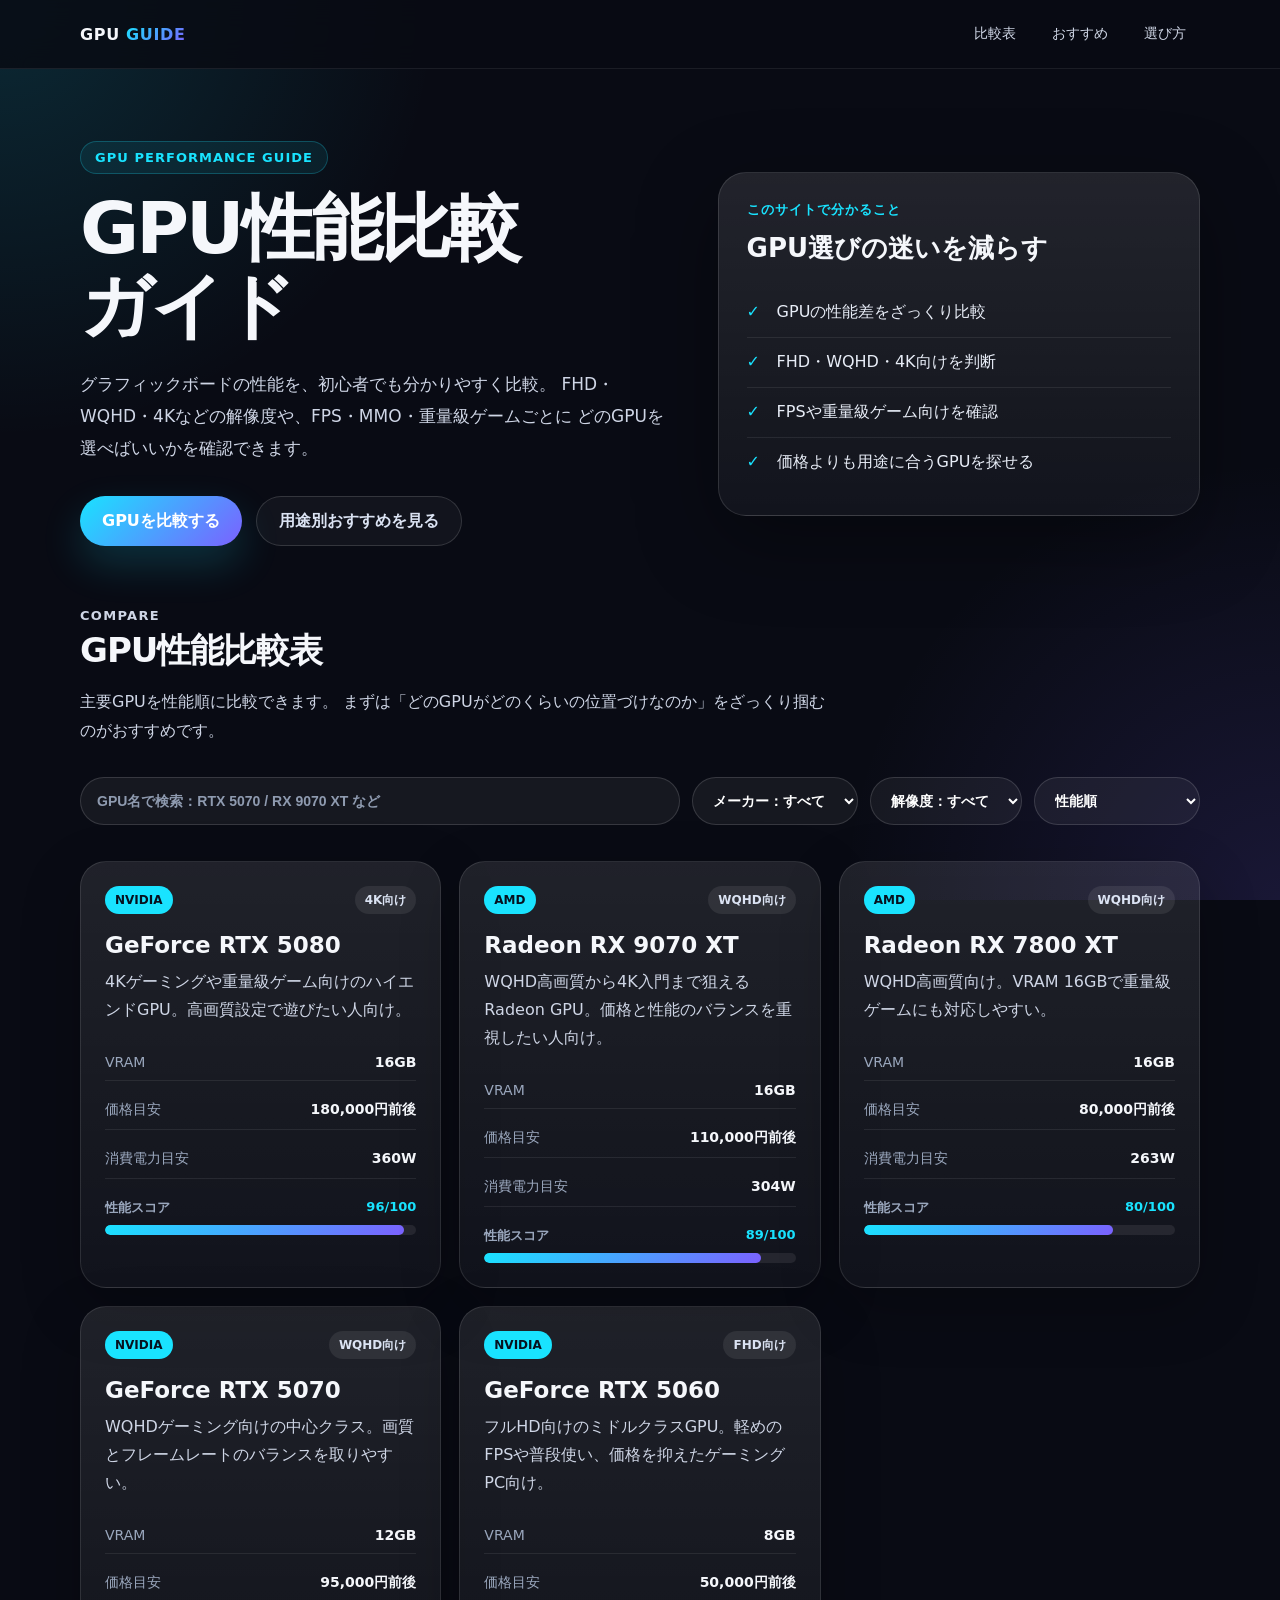
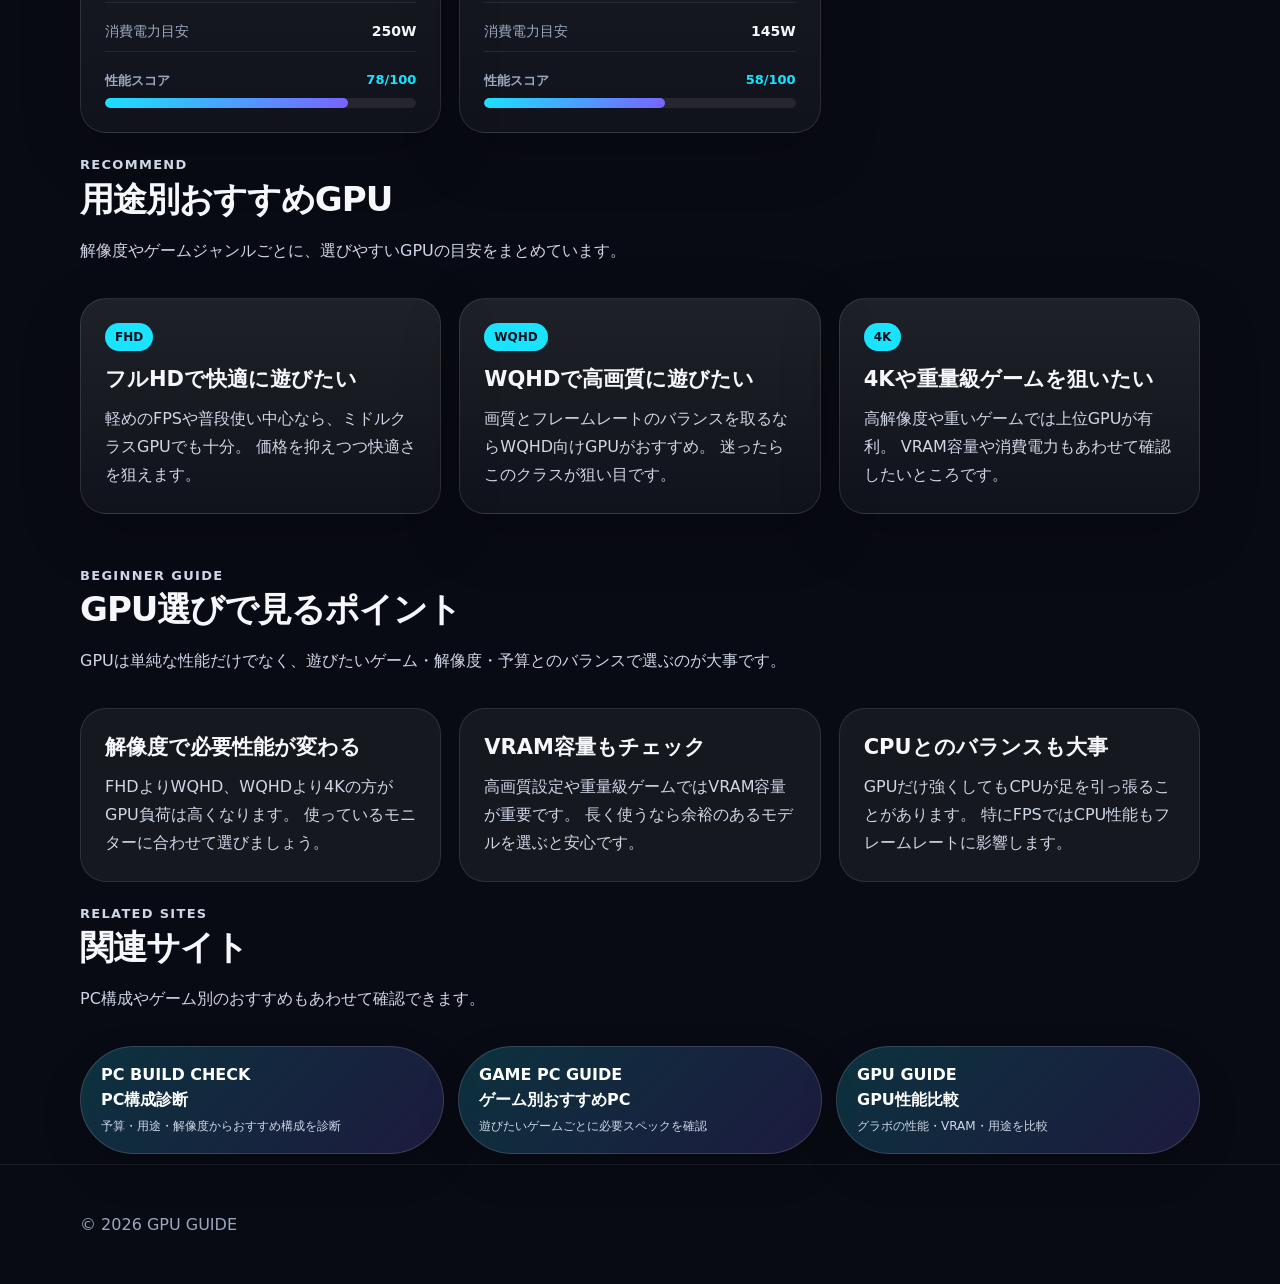
==== index.html @ 48ec9d3e "Add files via upload" ====
<!DOCTYPE html>
<html lang="ja">
<head>
  <meta charset="UTF-8" />
  <meta name="viewport" content="width=device-width, initial-scale=1.0" />
  <meta property="og:title" content="GPU性能比較ガイド" />
<meta property="og:description" content="GPU・グラフィックボードの性能を初心者向けに比較。" />
<meta property="og:type" content="website" />
<meta property="og:url" content="https://sippo79.github.io/gpu-guide/" />
<meta property="og:image" content="https://sippo79.github.io/gpu-guide/ogp.png" />

<meta name="twitter:card" content="summary_large_image" />

  <title>GPU性能比較ガイド｜RTX・Radeon グラボ比較サイト</title>
  <meta name="description" content="GPU・グラフィックボードの性能を初心者向けに比較。FHD、WQHD、4K、FPS、MMO、重量級ゲームなど用途別におすすめGPUを分かりやすく紹介します。" />

  <link rel="stylesheet" href="common.css" />
  <link rel="stylesheet" href="style.css" />
  <link rel="icon" href="favicon.ico" sizes="any">
  <link rel="icon" type="image/png" href="favicon.png">
  
</head>

<body>
  <header class="site-header">
    <div class="container header-inner">
      <a href="index.html" class="site-logo">GPU <span>GUIDE</span></a>

      <nav class="header-nav">
        <a href="#compare" class="header-link">比較表</a>
        <a href="#recommend" class="header-link">おすすめ</a>
        <a href="#guide" class="header-link">選び方</a>
      </nav>
    </div>
  </header>

  <main>
    <section class="hero">
      <div class="container hero-inner">
        <div>
          <p class="hero-badge">GPU PERFORMANCE GUIDE</p>
          <h1>GPU性能比較<br />ガイド</h1>

          <p class="hero-text">
            グラフィックボードの性能を、初心者でも分かりやすく比較。
            FHD・WQHD・4Kなどの解像度や、FPS・MMO・重量級ゲームごとに
            どのGPUを選べばいいかを確認できます。
          </p>

          <div class="hero-actions">
            <a href="#compare" class="primary-btn">GPUを比較する</a>
            <a href="#recommend" class="secondary-btn">用途別おすすめを見る</a>
          </div>
        </div>

        <div class="hero-card">
          <p class="hero-card-label">このサイトで分かること</p>
          <h2>GPU選びの迷いを減らす</h2>

          <ul class="hero-check-list">
            <li>GPUの性能差をざっくり比較</li>
            <li>FHD・WQHD・4K向けを判断</li>
            <li>FPSや重量級ゲーム向けを確認</li>
            <li>価格よりも用途に合うGPUを探せる</li>
          </ul>
        </div>
      </div>
    </section>

    <section id="compare" class="section">
      <div class="container">
        <div class="section-heading">
          <p class="section-label">COMPARE</p>
          <h2>GPU性能比較表</h2>
          <p>
            主要GPUを性能順に比較できます。
            まずは「どのGPUがどのくらいの位置づけなのか」をざっくり掴むのがおすすめです。
          </p>
        </div>

        <div class="gpu-controls">
         <input
  type="search"
  id="gpuSearch"
  placeholder="GPU名で検索：RTX 5070 / RX 9070 XT など"
/>
   
          <select id="brandFilter">
            <option value="all">メーカー：すべて</option>
            <option value="NVIDIA">NVIDIA</option>
            <option value="AMD">AMD Radeon</option>
          </select>

          <select id="resolutionFilter">
            <option value="all">解像度：すべて</option>
            <option value="FHD">FHD向け</option>
            <option value="WQHD">WQHD向け</option>
            <option value="4K">4K向け</option>
          </select>

          <select id="sortSelect">
            <option value="performance">性能順</option>
            <option value="price">価格目安が安い順</option>
            <option value="vram">VRAM多い順</option>
          </select>
        </div>

        <div id="gpuGrid" class="gpu-grid">
          <!-- script.jsでGPUカードを表示 -->
        </div>
      </div>
    </section>

    <section id="recommend" class="section">
      <div class="container">
        <div class="section-heading">
          <p class="section-label">RECOMMEND</p>
          <h2>用途別おすすめGPU</h2>
          <p>
            解像度やゲームジャンルごとに、選びやすいGPUの目安をまとめています。
          </p>
        </div>

        <div class="recommend-grid">
          <article class="recommend-card">
            <span class="recommend-tag">FHD</span>
            <h3>フルHDで快適に遊びたい</h3>
            <p>
              軽めのFPSや普段使い中心なら、ミドルクラスGPUでも十分。
              価格を抑えつつ快適さを狙えます。
            </p>
          </article>

          <article class="recommend-card">
            <span class="recommend-tag">WQHD</span>
            <h3>WQHDで高画質に遊びたい</h3>
            <p>
              画質とフレームレートのバランスを取るならWQHD向けGPUがおすすめ。
              迷ったらこのクラスが狙い目です。
            </p>
          </article>

          <article class="recommend-card">
            <span class="recommend-tag">4K</span>
            <h3>4Kや重量級ゲームを狙いたい</h3>
            <p>
              高解像度や重いゲームでは上位GPUが有利。
              VRAM容量や消費電力もあわせて確認したいところです。
            </p>
          </article>
        </div>
      </div>
    </section>

    <section id="guide" class="section beginner-section">
      <div class="container">
        <div class="section-heading">
          <p class="section-label">BEGINNER GUIDE</p>
          <h2>GPU選びで見るポイント</h2>
          <p>
            GPUは単純な性能だけでなく、遊びたいゲーム・解像度・予算とのバランスで選ぶのが大事です。
          </p>
        </div>

        <div class="guide-grid">
          <article class="guide-card">
            <h3>解像度で必要性能が変わる</h3>
            <p>
              FHDよりWQHD、WQHDより4Kの方がGPU負荷は高くなります。
              使っているモニターに合わせて選びましょう。
            </p>
          </article>

          <article class="guide-card">
            <h3>VRAM容量もチェック</h3>
            <p>
              高画質設定や重量級ゲームではVRAM容量が重要です。
              長く使うなら余裕のあるモデルを選ぶと安心です。
            </p>
          </article>

          <article class="guide-card">
            <h3>CPUとのバランスも大事</h3>
            <p>
              GPUだけ強くしてもCPUが足を引っ張ることがあります。
              特にFPSではCPU性能もフレームレートに影響します。
            </p>
          </article>
        </div>
      </div>
    </section>

    <section class="section">
      <div class="container">
        <div class="section-heading">
          <p class="section-label">RELATED SITES</p>
          <h2>関連サイト</h2>
          <p>
            PC構成やゲーム別のおすすめもあわせて確認できます。
          </p>
        </div>

<div class="related-site-grid">
  <a href="https://sippo79.github.io/pc-build-check/" class="related-site-button">
    <span class="related-site-mini">PC BUILD CHECK</span>
    <span>PC構成診断</span>
    <small>予算・用途・解像度からおすすめ構成を診断</small>
  </a>

  <a href="https://sippo79.github.io/game-pc-guide/" class="related-site-button">
    <span class="related-site-mini">GAME PC GUIDE</span>
    <span>ゲーム別おすすめPC</span>
    <small>遊びたいゲームごとに必要スペックを確認</small>
  </a>

  <a href="https://sippo79.github.io/gpu-guide/" class="related-site-button">
    <span class="related-site-mini">GPU GUIDE</span>
    <span>GPU性能比較</span>
    <small>グラボの性能・VRAM・用途を比較</small>
  </a>
</div>
      </div>
    </section>
  </main>

  <footer class="site-footer">
    <div class="container">
      <p>&copy; 2026 GPU GUIDE</p>
    </div>
  </footer>

  <script src="script.js"></script>
</body>
</html>
---- common.css ----
* {
  box-sizing: border-box;
}

html {
  scroll-behavior: smooth;
}

body {
  margin: 0;
  font-family: system-ui, -apple-system, BlinkMacSystemFont, "Segoe UI", sans-serif;
  color: #f5f7fb;
  background:
    radial-gradient(circle at top left, rgba(25, 227, 255, 0.14), transparent 28%),
    radial-gradient(circle at bottom right, rgba(123, 97, 255, 0.14), transparent 28%),
    #090b14;
  background-attachment: fixed;
}

a {
  color: inherit;
  text-decoration: none;
}

.container {
  width: min(1120px, calc(100% - 32px));
  margin: 0 auto;
}

/* Header */

.site-header {
  position: sticky;
  top: 0;
  z-index: 10;
  background: rgba(9, 11, 20, 0.84);
  backdrop-filter: blur(14px);
  border-bottom: 1px solid rgba(255, 255, 255, 0.08);
}

.header-inner {
  height: 68px;
  display: flex;
  justify-content: space-between;
  align-items: center;
}

.site-logo {
  font-weight: 900;
  letter-spacing: 0.04em;
}

.site-logo span {
  background: linear-gradient(135deg, #19e3ff, #7b61ff);
  -webkit-background-clip: text;
  background-clip: text;
  color: transparent;
}

.header-nav {
  display: flex;
  gap: 8px;
}

.header-link {
  padding: 10px 14px;
  border-radius: 999px;
  color: #cfd6e6;
  font-size: 14px;
}

.header-link:hover {
  background: rgba(255, 255, 255, 0.08);
}

/* Hero */

.hero {
  padding: 72px 0 48px;
}

.hero-inner {
  display: grid;
  grid-template-columns: 1.1fr 0.9fr;
  gap: 48px;
  align-items: center;
}

.hero-badge {
  display: inline-flex;
  margin: 0 0 16px;
  padding: 8px 14px;
  border-radius: 999px;
  color: #19e3ff;
  font-size: 13px;
  font-weight: 800;
  letter-spacing: 0.08em;
  background: rgba(25, 227, 255, 0.08);
  border: 1px solid rgba(25, 227, 255, 0.24);
}

.hero h1 {
  margin: 0 0 22px;
  font-size: clamp(42px, 7vw, 72px);
  line-height: 1.08;
  letter-spacing: -0.04em;
}

.hero-text {
  max-width: 620px;
  color: #cfd6e6;
  font-size: 17px;
  line-height: 1.9;
}

.hero-actions {
  display: flex;
  gap: 14px;
  margin-top: 32px;
  flex-wrap: wrap;
}

.primary-btn,
.secondary-btn {
  display: inline-flex;
  align-items: center;
  justify-content: center;
  min-height: 50px;
  padding: 0 22px;
  border-radius: 999px;
  font-weight: 800;
  transition: 0.2s ease;
}

.primary-btn {
  color: #fff;
  background: linear-gradient(135deg, #19e3ff, #7b61ff);
  box-shadow: 0 18px 40px rgba(25, 227, 255, 0.18);
}

.secondary-btn {
  color: #dbe3f3;
  background: rgba(255, 255, 255, 0.04);
  border: 1px solid rgba(255, 255, 255, 0.14);
}

.primary-btn:hover,
.secondary-btn:hover {
  transform: translateY(-2px);
}

/* Hero Card */

.hero-card {
  padding: 28px;
  border-radius: 28px;
  background:
    linear-gradient(180deg, rgba(255, 255, 255, 0.1), rgba(255, 255, 255, 0.04));
  border: 1px solid rgba(255, 255, 255, 0.12);
  box-shadow: 0 24px 80px rgba(0, 0, 0, 0.35);
}

.hero-card-label {
  margin: 0 0 12px;
  color: #19e3ff;
  font-size: 13px;
  font-weight: 800;
  letter-spacing: 0.08em;
}

.hero-card h2 {
  margin: 0 0 22px;
  font-size: 26px;
}

.hero-check-list {
  list-style: none;
  padding: 0;
  margin: 0;
}

.hero-check-list li {
  position: relative;
  padding: 14px 0 14px 30px;
  color: #e8edf7;
  border-bottom: 1px solid rgba(255, 255, 255, 0.08);
}

.hero-check-list li:last-child {
  border-bottom: none;
}

.hero-check-list li::before {
  content: "✓";
  position: absolute;
  left: 0;
  color: #19e3ff;
  font-weight: 900;
}

/* Section */

.section {
  padding: 10px 0;
}

.section-heading {
  max-width: 760px;
  margin-bottom: 32px;
}

.section-label {
  margin: 0 0 10px;
  color: #19e3ff;
  font-size: 13px;
  font-weight: 900;
  letter-spacing: 0.1em;
}

.section-heading h2 {
  margin: 0 0 14px;
  font-size: 34px;
  letter-spacing: -0.03em;
}

.section-heading p {
  margin: 0;
  color: #cfd6e6;
  line-height: 1.8;
}

/* Guide Cards */

.beginner-section {
  padding-top: 40px;
}

.guide-grid {
  display: grid;
  grid-template-columns: repeat(3, 1fr);
  gap: 18px;
}

.guide-card {
  padding: 24px;
  border-radius: 26px;
  background: rgba(255, 255, 255, 0.055);
  border: 1px solid rgba(255, 255, 255, 0.1);
}

.guide-card h3 {
  margin: 0 0 12px;
  font-size: 21px;
}

.guide-card p {
  margin: 0;
  color: #cfd6e6;
  line-height: 1.75;
}

/* Footer */

.site-footer {
  padding: 34px 0;
  color: #9aa7bd;
  border-top: 1px solid rgba(255, 255, 255, 0.08);
}

/* Mobile */

@media (max-width: 900px) {
  .hero-inner,
  .guide-grid {
    grid-template-columns: 1fr;
  }

  .hero {
    padding: 56px 0;
  }

  .hero h1 {
    font-size: clamp(38px, 12vw, 54px);
  }

  .hero-actions {
    flex-direction: column;
  }

  .primary-btn,
  .secondary-btn {
    width: 100%;
  }
}

@media (max-width: 520px) {
  .container {
    width: min(100% - 24px, 1120px);
  }

  .header-inner {
    height: 60px;
  }

  .site-logo {
    font-size: 15px;
  }

  .header-nav {
    gap: 4px;
  }

  .header-link {
    padding: 8px 9px;
    font-size: 12px;
  }

  .hero-card,
  .guide-card {
    padding: 20px;
    border-radius: 22px;
  }

  .section {
    padding: 56px 0;
  }

  .section-heading h2 {
    font-size: 28px;
  }
}
---- style.css ----
/* GPU Controls */

.gpu-controls {
  display: flex;
  gap: 12px;
  margin: 0 0 36px;
  flex-wrap: wrap;
}

.gpu-controls input,
.gpu-controls select {
  min-height: 48px;
  padding: 0 16px;
  border-radius: 999px;
  border: 1px solid rgba(255, 255, 255, 0.14);
  outline: none;
  background: rgba(255, 255, 255, 0.055);
  color: #ffffff;
  font-size: 14px;
  font-weight: 700;
}

.gpu-controls input {
  flex: 1;
  min-width: 260px;
}

.gpu-controls input::placeholder {
  color: #8f9bb0;
}

.gpu-controls input:focus,
.gpu-controls select:focus {
  border-color: rgba(25, 227, 255, 0.7);
  box-shadow: 0 0 0 3px rgba(25, 227, 255, 0.12);
}

.gpu-controls select:focus {
  border-color: rgba(25, 227, 255, 0.7);
  box-shadow: 0 0 0 3px rgba(25, 227, 255, 0.12);
}

.gpu-controls option {
  color: #111827;
}

/* GPU Cards */

.gpu-grid {
  display: grid;
  grid-template-columns: repeat(3, 1fr);
  gap: 18px;
}

.gpu-card {
  padding: 24px;
  border-radius: 26px;
  background:
    linear-gradient(180deg, rgba(255, 255, 255, 0.095), rgba(255, 255, 255, 0.035));
  border: 1px solid rgba(255, 255, 255, 0.11);
  box-shadow: 0 20px 60px rgba(0, 0, 0, 0.24);
  transition: 0.22s ease;
}

.gpu-card:hover {
  transform: translateY(-5px);
  border-color: rgba(25, 227, 255, 0.38);
  box-shadow:
    0 24px 70px rgba(0, 0, 0, 0.34),
    0 0 28px rgba(25, 227, 255, 0.08);
}

.gpu-card-top {
  display: flex;
  justify-content: space-between;
  gap: 10px;
  margin-bottom: 18px;
}

.gpu-brand,
.gpu-resolution {
  display: inline-flex;
  align-items: center;
  min-height: 28px;
  padding: 0 10px;
  border-radius: 999px;
  font-size: 12px;
  font-weight: 800;
}

.gpu-brand {
  color: #07111f;
  background: #19e3ff;
}

.gpu-resolution {
  color: #dbe3f3;
  background: rgba(255, 255, 255, 0.08);
}

.gpu-card h3 {
  margin: 0 0 10px;
  font-size: 23px;
}

.gpu-summary {
  margin: 0 0 20px;
  color: #cfd6e6;
  line-height: 1.75;
}

.gpu-specs {
  display: grid;
  gap: 10px;
  margin: 0 0 20px;
}

.gpu-spec {
  display: flex;
  justify-content: space-between;
  gap: 16px;
  padding: 10px 0;
  border-bottom: 1px solid rgba(255, 255, 255, 0.08);
}

.gpu-spec span {
  color: #9aa7bd;
  font-size: 14px;
}

.gpu-spec strong {
  text-align: right;
  font-size: 14px;
}

.gpu-score-box {
  margin-top: 18px;
}

.gpu-score-head {
  display: flex;
  justify-content: space-between;
  gap: 16px;
  margin-bottom: 8px;
  font-size: 13px;
  font-weight: 800;
}

.gpu-score-head span {
  color: #9aa7bd;
}

.gpu-score-head strong {
  color: #19e3ff;
}

.performance-bar {
  height: 10px;
  border-radius: 999px;
  overflow: hidden;
  background: rgba(255, 255, 255, 0.08);
}

.performance-bar span {
  display: block;
  height: 100%;
  border-radius: inherit;
  background: linear-gradient(135deg, #19e3ff, #7b61ff);
}

/* Recommend */

.recommend-grid {
  display: grid;
  grid-template-columns: repeat(3, 1fr);
  gap: 18px;
}

.recommend-card {
  padding: 24px;
  border-radius: 26px;
  background:
    linear-gradient(180deg, rgba(255, 255, 255, 0.09), rgba(255, 255, 255, 0.035));
  border: 1px solid rgba(255, 255, 255, 0.11);
  box-shadow: 0 20px 60px rgba(0, 0, 0, 0.24);
}

.recommend-tag {
  display: inline-flex;
  align-items: center;
  min-height: 28px;
  margin-bottom: 14px;
  padding: 0 10px;
  border-radius: 999px;
  color: #07111f;
  background: #19e3ff;
  font-size: 12px;
  font-weight: 900;
}

.recommend-card h3 {
  margin: 0 0 12px;
  font-size: 21px;
}

.recommend-card p {
  margin: 0;
  color: #cfd6e6;
  line-height: 1.75;
}

/* Related Sites */

.related-site-grid {
  display: grid;
  grid-template-columns: repeat(3, 1fr);
  gap: 14px;
}

.related-site-button {
  display: flex;
  flex-direction: column;
  gap: 6px;
  padding: 18px 20px;
  border-radius: 999px;
  color: #ffffff;
  background:
    linear-gradient(135deg, rgba(25, 227, 255, 0.18), rgba(123, 97, 255, 0.18));
  border: 1px solid rgba(255, 255, 255, 0.14);
  box-shadow: 0 16px 38px rgba(0, 0, 0, 0.22);
  transition: 0.22s ease;
}

.related-site-button:hover {
  transform: translateY(-3px);
  border-color: rgba(25, 227, 255, 0.45);
  box-shadow:
    0 20px 48px rgba(0, 0, 0, 0.3),
    0 0 26px rgba(25, 227, 255, 0.08);
}

.related-site-button span {
  font-size: 16px;
  font-weight: 900;
}

.related-site-button small {
  color: #cfd6e6;
  font-size: 12px;
  line-height: 1.5;
}

/* Empty */

.empty-message {
  grid-column: 1 / -1;
  padding: 28px;
  border-radius: 24px;
  color: #cfd6e6;
  background: rgba(255, 255, 255, 0.055);
  border: 1px solid rgba(255, 255, 255, 0.1);
}

/* Mobile */

@media (max-width: 900px) {
  .gpu-grid,
  .recommend-grid,
  .related-site-grid {
    grid-template-columns: 1fr;
  }

  .gpu-controls {
    flex-direction: column;
  }

  .gpu-controls select {
    width: 100%;
  }
}

@media (max-width: 520px) {
  .gpu-card,
  .recommend-card,
  .related-site-card {
    padding: 20px;
    border-radius: 22px;
  }

  .gpu-card h3 {
    font-size: 21px;
  }

  .gpu-card-top {
    flex-direction: column;
    align-items: flex-start;
  }
}
@media (max-width: 900px) {
  .gpu-grid,
  .recommend-grid,
  .related-site-grid {
    grid-template-columns: 1fr;
  }

  .gpu-controls {
    flex-direction: column;
    margin-bottom: 32px;
  }

  .gpu-controls input,
  .gpu-controls select {
    width: 100%;
  }
}
/* GPU Detail */

.gpu-detail-hero {
  padding: 72px 0 40px;
}

.back-link {
  display: inline-flex;
  margin-bottom: 24px;
  color: #9aa7bd;
  font-weight: 700;
}

.back-link:hover {
  color: #19e3ff;
}

.gpu-detail-layout {
  display: grid;
  grid-template-columns: 1.2fr 0.8fr;
  gap: 18px;
  align-items: stretch;
}

.gpu-detail-main,
.gpu-detail-side,
.gpu-info-card {
  border-radius: 28px;
  background:
    linear-gradient(180deg, rgba(255, 255, 255, 0.105), rgba(255, 255, 255, 0.04));
  border: 1px solid rgba(255, 255, 255, 0.12);
  box-shadow: 0 22px 70px rgba(0, 0, 0, 0.28);
}

.gpu-detail-main {
  padding: 32px;
}

.gpu-detail-main h1 {
  margin: 0 0 18px;
  font-size: clamp(38px, 7vw, 64px);
  line-height: 1.08;
  letter-spacing: -0.04em;
}

.gpu-detail-lead {
  margin: 0;
  color: #cfd6e6;
  font-size: 17px;
  line-height: 1.85;
}

.detail-score {
  margin-top: 28px;
}

.gpu-detail-side {
  padding: 32px;
  display: flex;
  flex-direction: column;
  justify-content: center;
}

.detail-label {
  margin: 0 0 12px;
  color: #19e3ff;
  font-size: 13px;
  font-weight: 900;
  letter-spacing: 0.1em;
}

.gpu-detail-side h2 {
  margin: 0 0 14px;
  font-size: 42px;
  letter-spacing: -0.04em;
}

.gpu-detail-side p {
  color: #cfd6e6;
  line-height: 1.8;
}

.gpu-info-grid {
  display: grid;
  grid-template-columns: repeat(4, 1fr);
  gap: 18px;
}

.gpu-info-card {
  padding: 24px;
}

.gpu-info-card h3 {
  margin: 0 0 12px;
  font-size: 24px;
}

.gpu-info-card p {
  margin: 0;
  color: #cfd6e6;
  line-height: 1.75;
}

@media (max-width: 900px) {
  .gpu-detail-layout,
  .gpu-info-grid {
    grid-template-columns: 1fr;
  }

  .gpu-detail-hero {
    padding: 52px 0 28px;
  }
}

@media (max-width: 520px) {
  .gpu-detail-main,
  .gpu-detail-side,
  .gpu-info-card {
    padding: 20px;
    border-radius: 22px;
  }
}
/* GPU Detail Extra */

.gpu-detail-extra-grid {
  display: grid;
  grid-template-columns: repeat(2, 1fr);
  gap: 18px;
}

.gpu-extra-card {
  padding: 24px;
  border-radius: 28px;
  background:
    linear-gradient(180deg, rgba(255, 255, 255, 0.105), rgba(255, 255, 255, 0.04));
  border: 1px solid rgba(255, 255, 255, 0.12);
  box-shadow: 0 22px 70px rgba(0, 0, 0, 0.28);
}

.gpu-extra-card-wide {
  grid-column: span 2;
}

.gpu-extra-card h3 {
  margin: 0 0 16px;
  font-size: 22px;
}

.gpu-list {
  list-style: none;
  padding: 0;
  margin: 0;
}

.gpu-list li {
  padding: 12px 0 12px 26px;
  position: relative;
  color: #dbe3f3;
  border-bottom: 1px solid rgba(255, 255, 255, 0.08);
}

.gpu-list li:last-child {
  border-bottom: none;
}

.gpu-list li::before {
  content: "✓";
  position: absolute;
  left: 0;
  color: #19e3ff;
  font-weight: 900;
}

.compare-link-grid {
  display: grid;
  grid-template-columns: repeat(3, 1fr);
  gap: 14px;
}

.compare-link-card {
  display: block;
  padding: 18px;
  border-radius: 20px;
  background: rgba(255, 255, 255, 0.055);
  border: 1px solid rgba(255, 255, 255, 0.1);
  transition: 0.22s ease;
}

.compare-link-card:hover {
  transform: translateY(-3px);
  border-color: rgba(25, 227, 255, 0.38);
}

.compare-link-card span {
  display: block;
  margin-bottom: 8px;
  color: #19e3ff;
  font-size: 12px;
  font-weight: 900;
}

.compare-link-card strong {
  display: block;
  color: #ffffff;
  line-height: 1.45;
}

@media (max-width: 900px) {
  .gpu-grid,
  .recommend-grid,
  .related-site-grid,
  .gpu-detail-layout,
  .gpu-info-grid,
  .gpu-detail-extra-grid,
  .compare-link-grid {
    grid-template-columns: 1fr;
  }

  .gpu-controls {
    flex-direction: column;
    margin-bottom: 32px;
  }

  .gpu-controls input,
  .gpu-controls select {
    width: 100%;
  }

  .gpu-controls input {
    min-width: 100%;
    flex: unset;
  }

  .related-site-button {
    border-radius: 22px;
    padding: 18px;
  }

  .gpu-extra-card-wide {
    grid-column: span 1;
  }

  .gpu-detail-hero {
    padding: 52px 0 28px;
  }
}
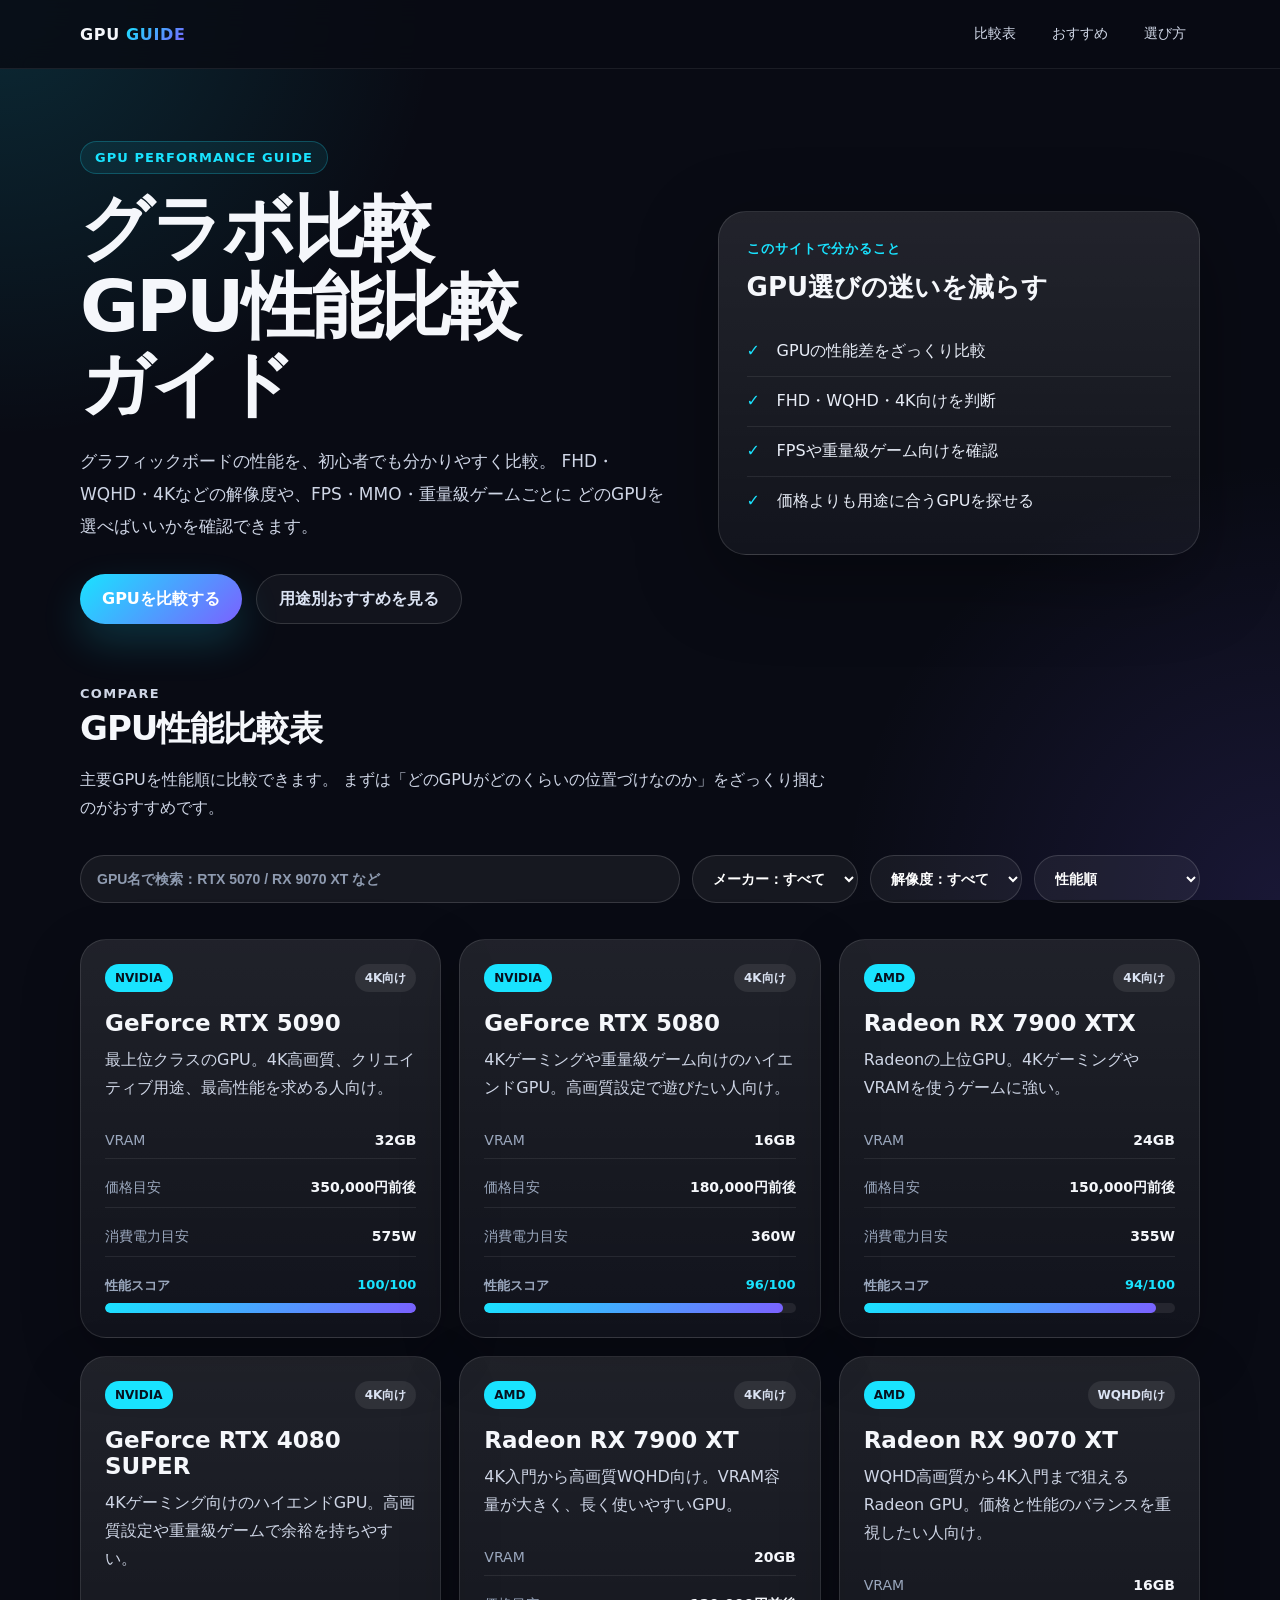
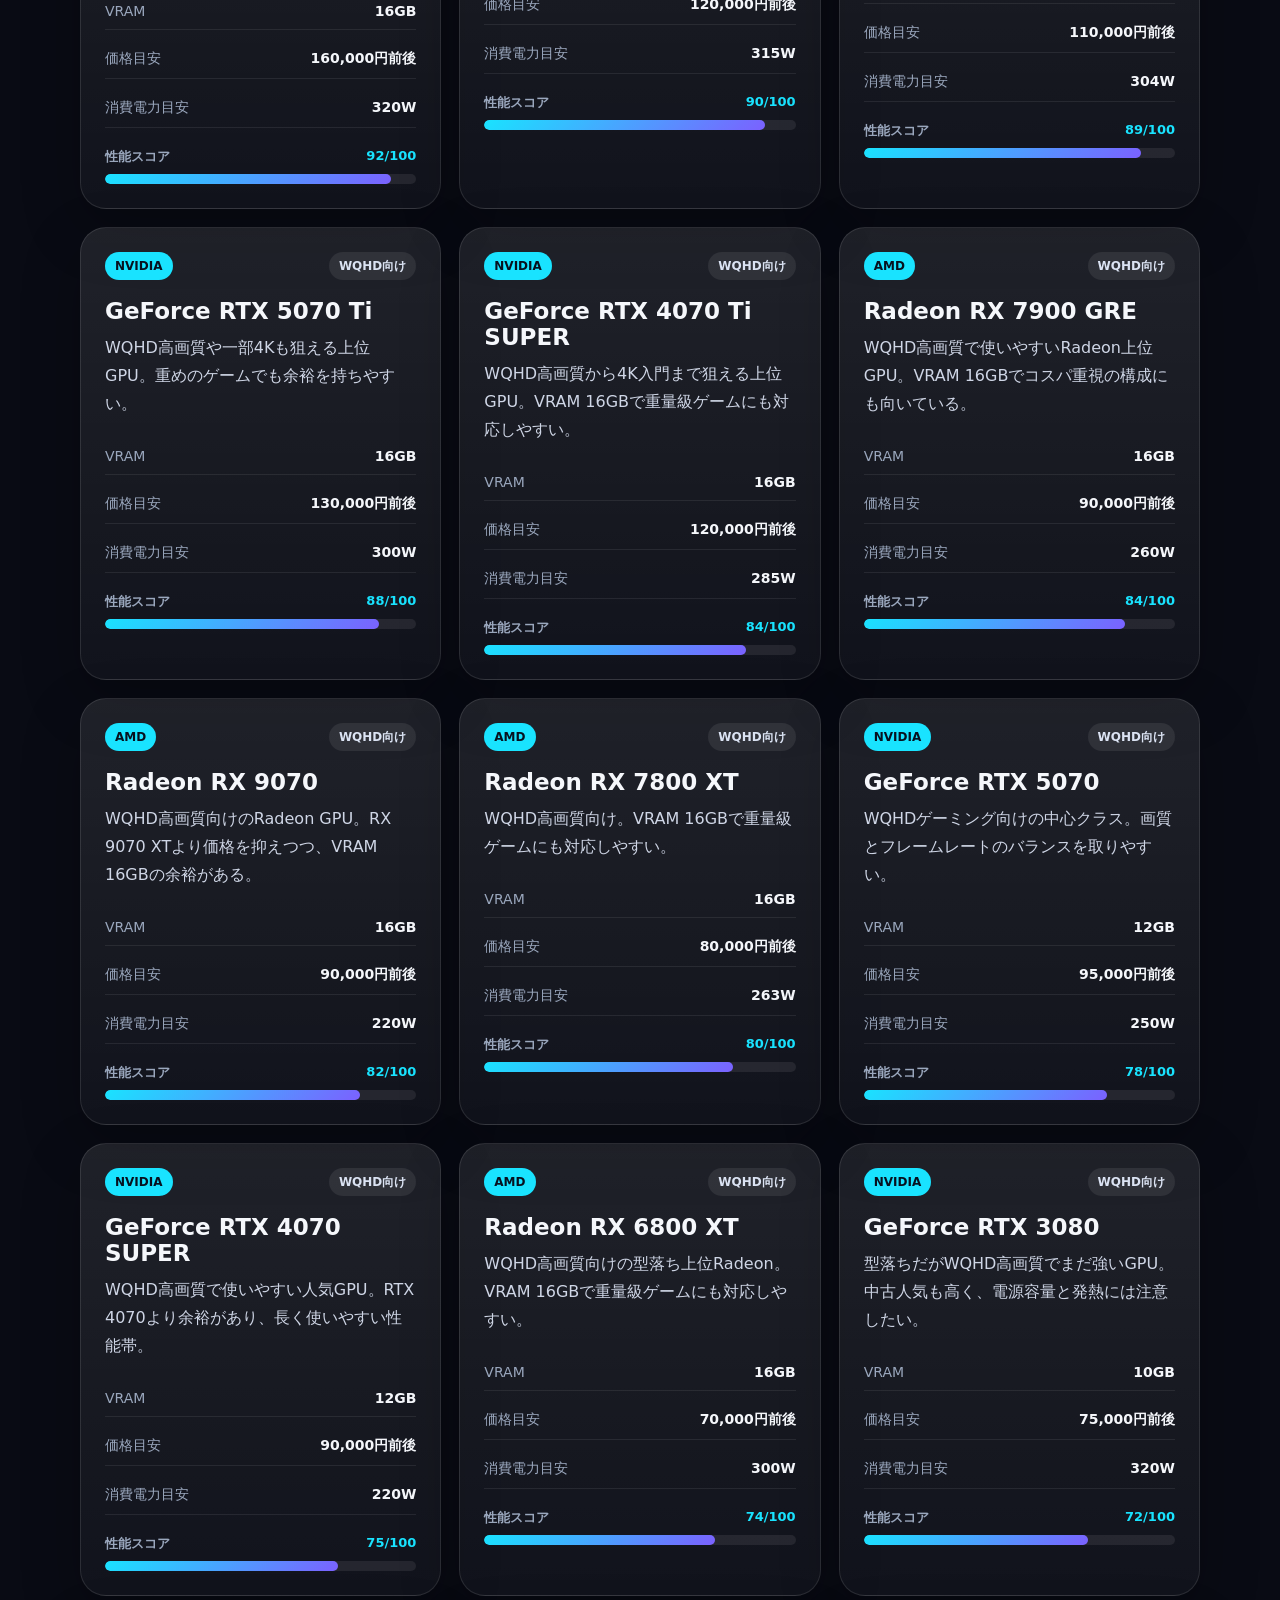
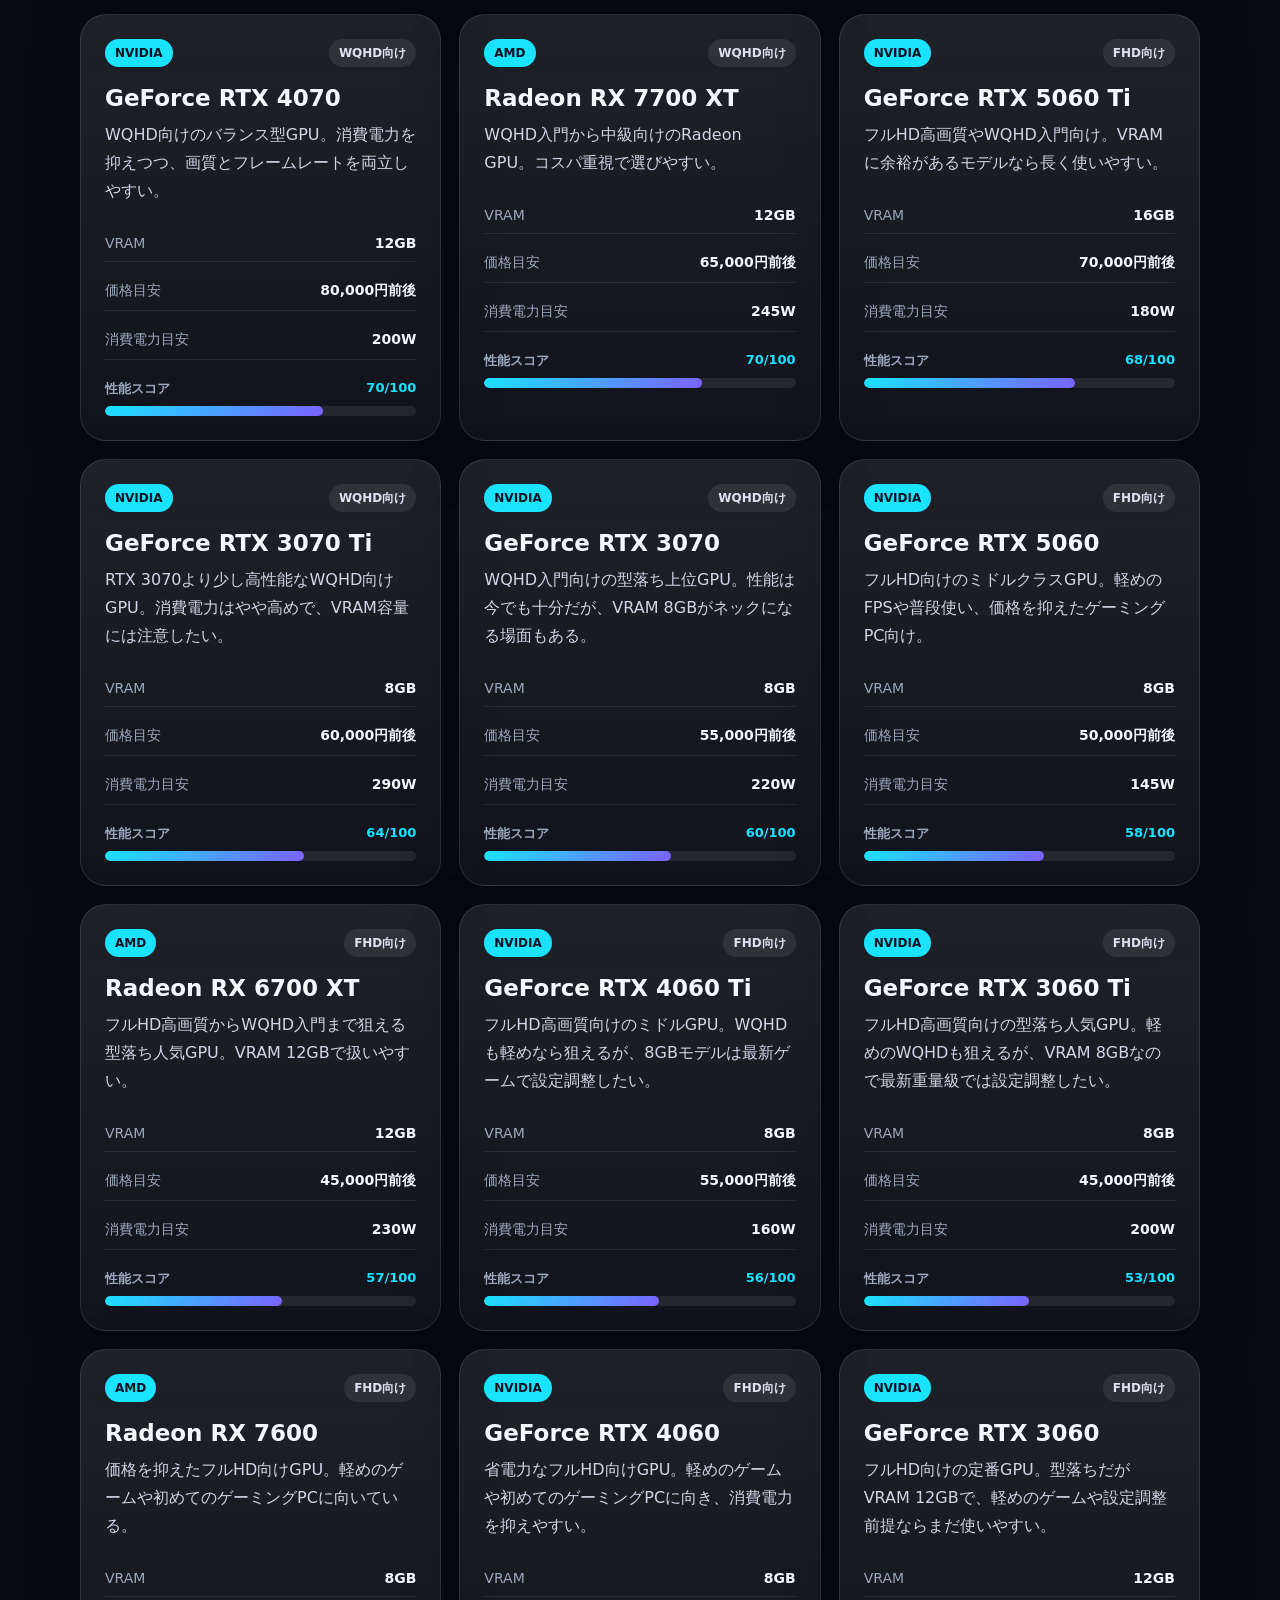
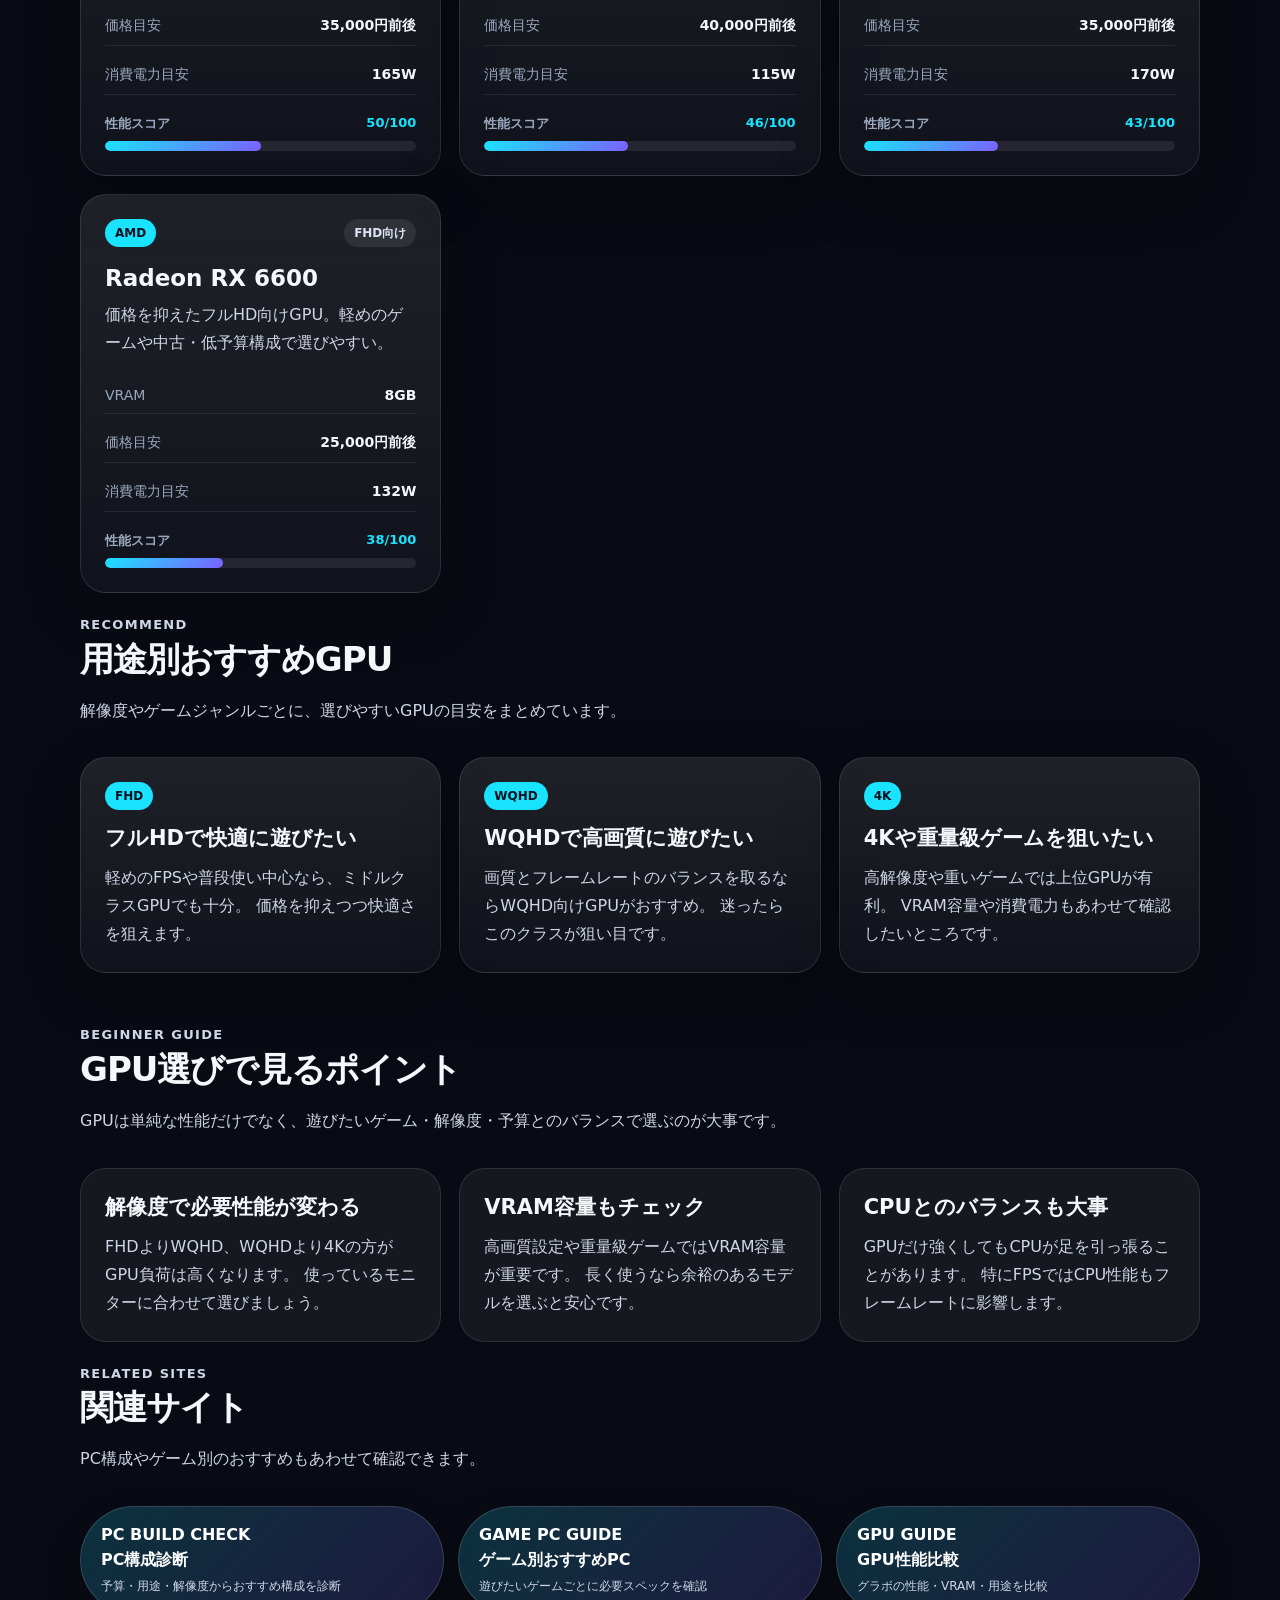
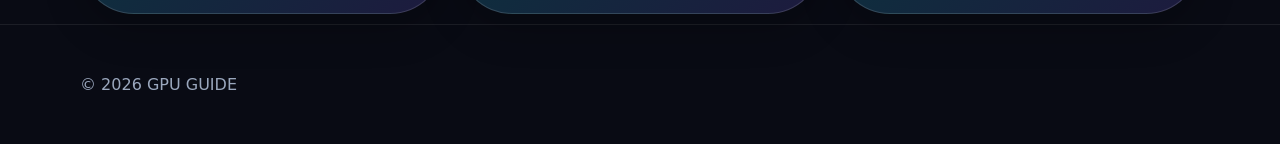
==== commit 94ba83cc: "Add files via upload" ====
--- a/index.html
+++ b/index.html
@@ -3,7 +3,8 @@
 <head>
   <meta charset="UTF-8" />
   <meta name="viewport" content="width=device-width, initial-scale=1.0" />
-  <meta property="og:title" content="GPU性能比較ガイド" />
+  <meta property="og:title"
+content="グラボ比較・GPU性能比較サイト | GPU GUIDE" />
 <meta property="og:description" content="GPU・グラフィックボードの性能を初心者向けに比較。" />
 <meta property="og:type" content="website" />
 <meta property="og:url" content="https://sippo79.github.io/gpu-guide/" />
@@ -11,14 +12,14 @@
 
 <meta name="twitter:card" content="summary_large_image" />
 
-  <title>GPU性能比較ガイド｜RTX・Radeon グラボ比較サイト</title>
+  <title>グラボ比較・GPU性能比較サイト | GPU GUIDE</title>
   <meta name="description" content="GPU・グラフィックボードの性能を初心者向けに比較。FHD、WQHD、4K、FPS、MMO、重量級ゲームなど用途別におすすめGPUを分かりやすく紹介します。" />
 
   <link rel="stylesheet" href="common.css" />
   <link rel="stylesheet" href="style.css" />
   <link rel="icon" href="favicon.ico" sizes="any">
   <link rel="icon" type="image/png" href="favicon.png">
-  
+  <meta name="google-site-verification" content="iEArXLgT91h_EASB76ODMIgekaYdL2hvQMA-KuQCTS0" />
 </head>
 
 <body>
@@ -39,7 +40,7 @@
       <div class="container hero-inner">
         <div>
           <p class="hero-badge">GPU PERFORMANCE GUIDE</p>
-          <h1>GPU性能比較<br />ガイド</h1>
+          <h1>グラボ比較<br />GPU性能比較<br />ガイド</h1>
 
           <p class="hero-text">
             グラフィックボードの性能を、初心者でも分かりやすく比較。
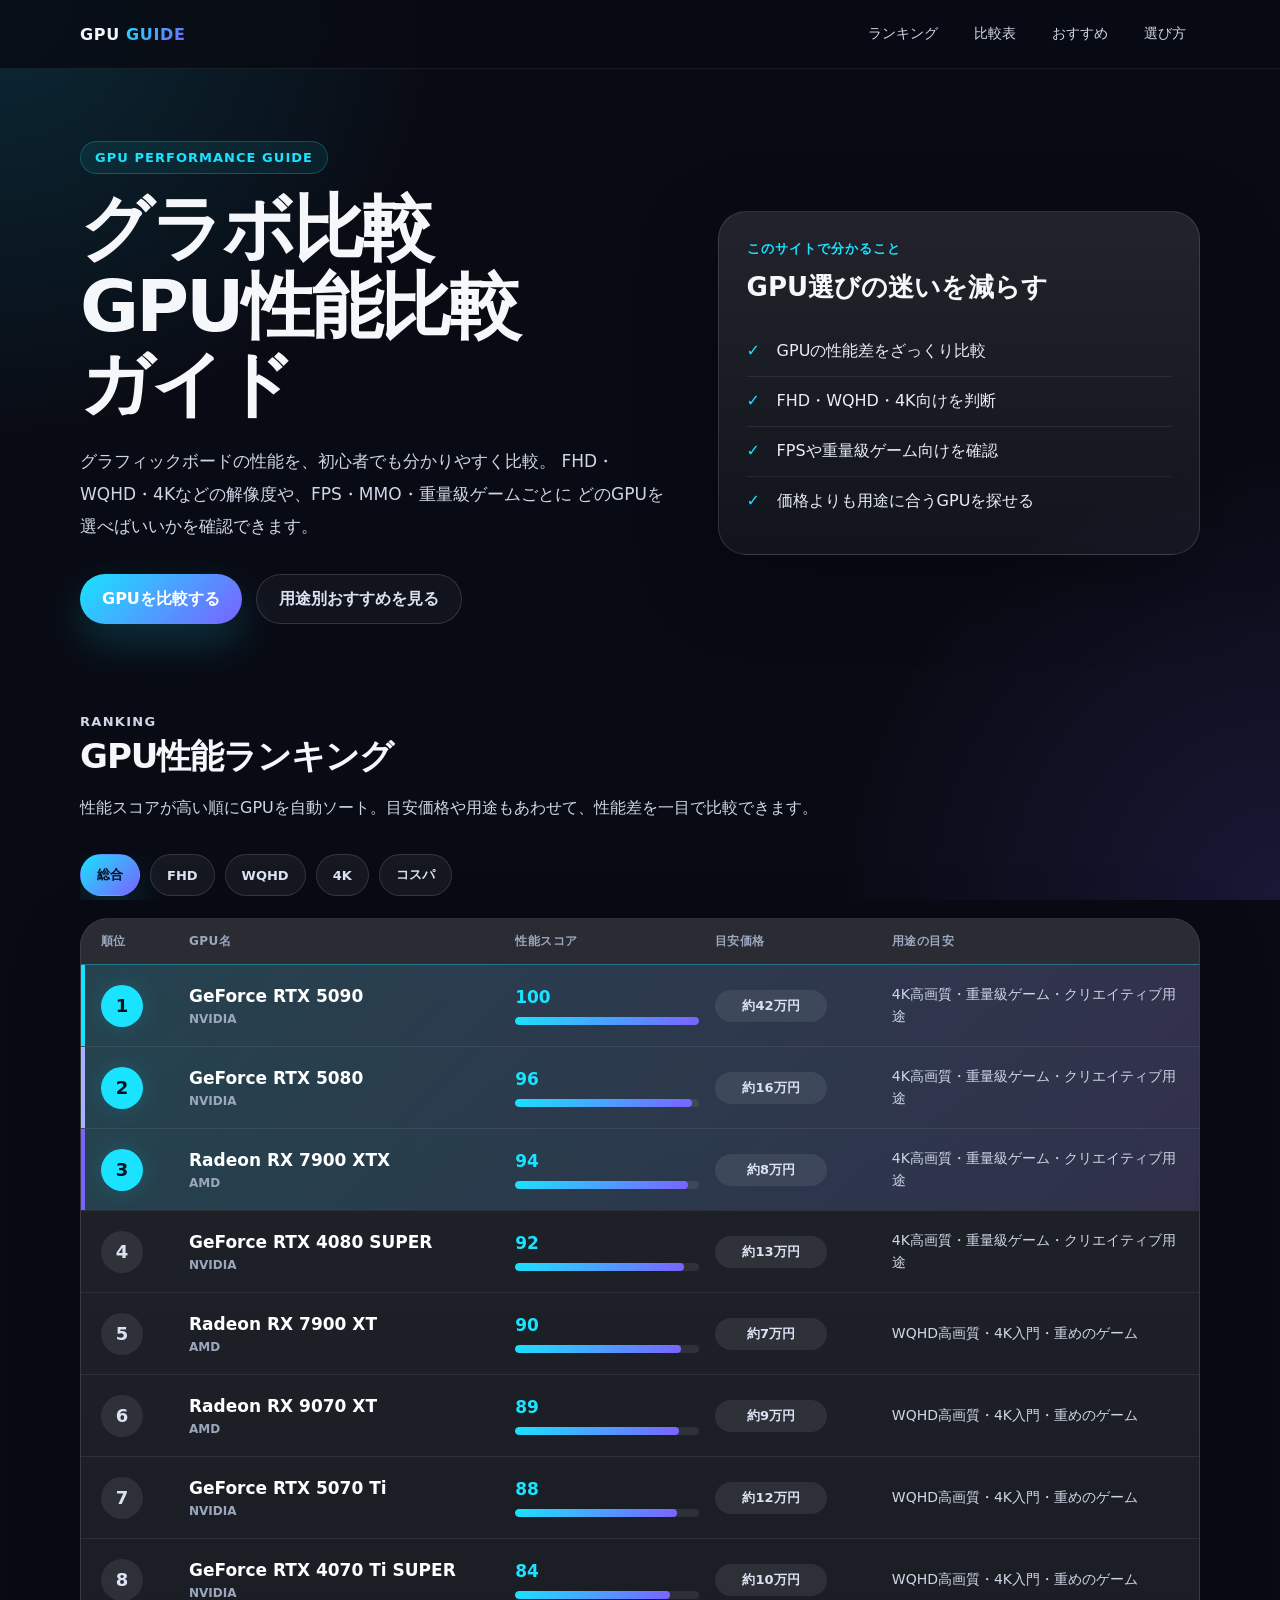
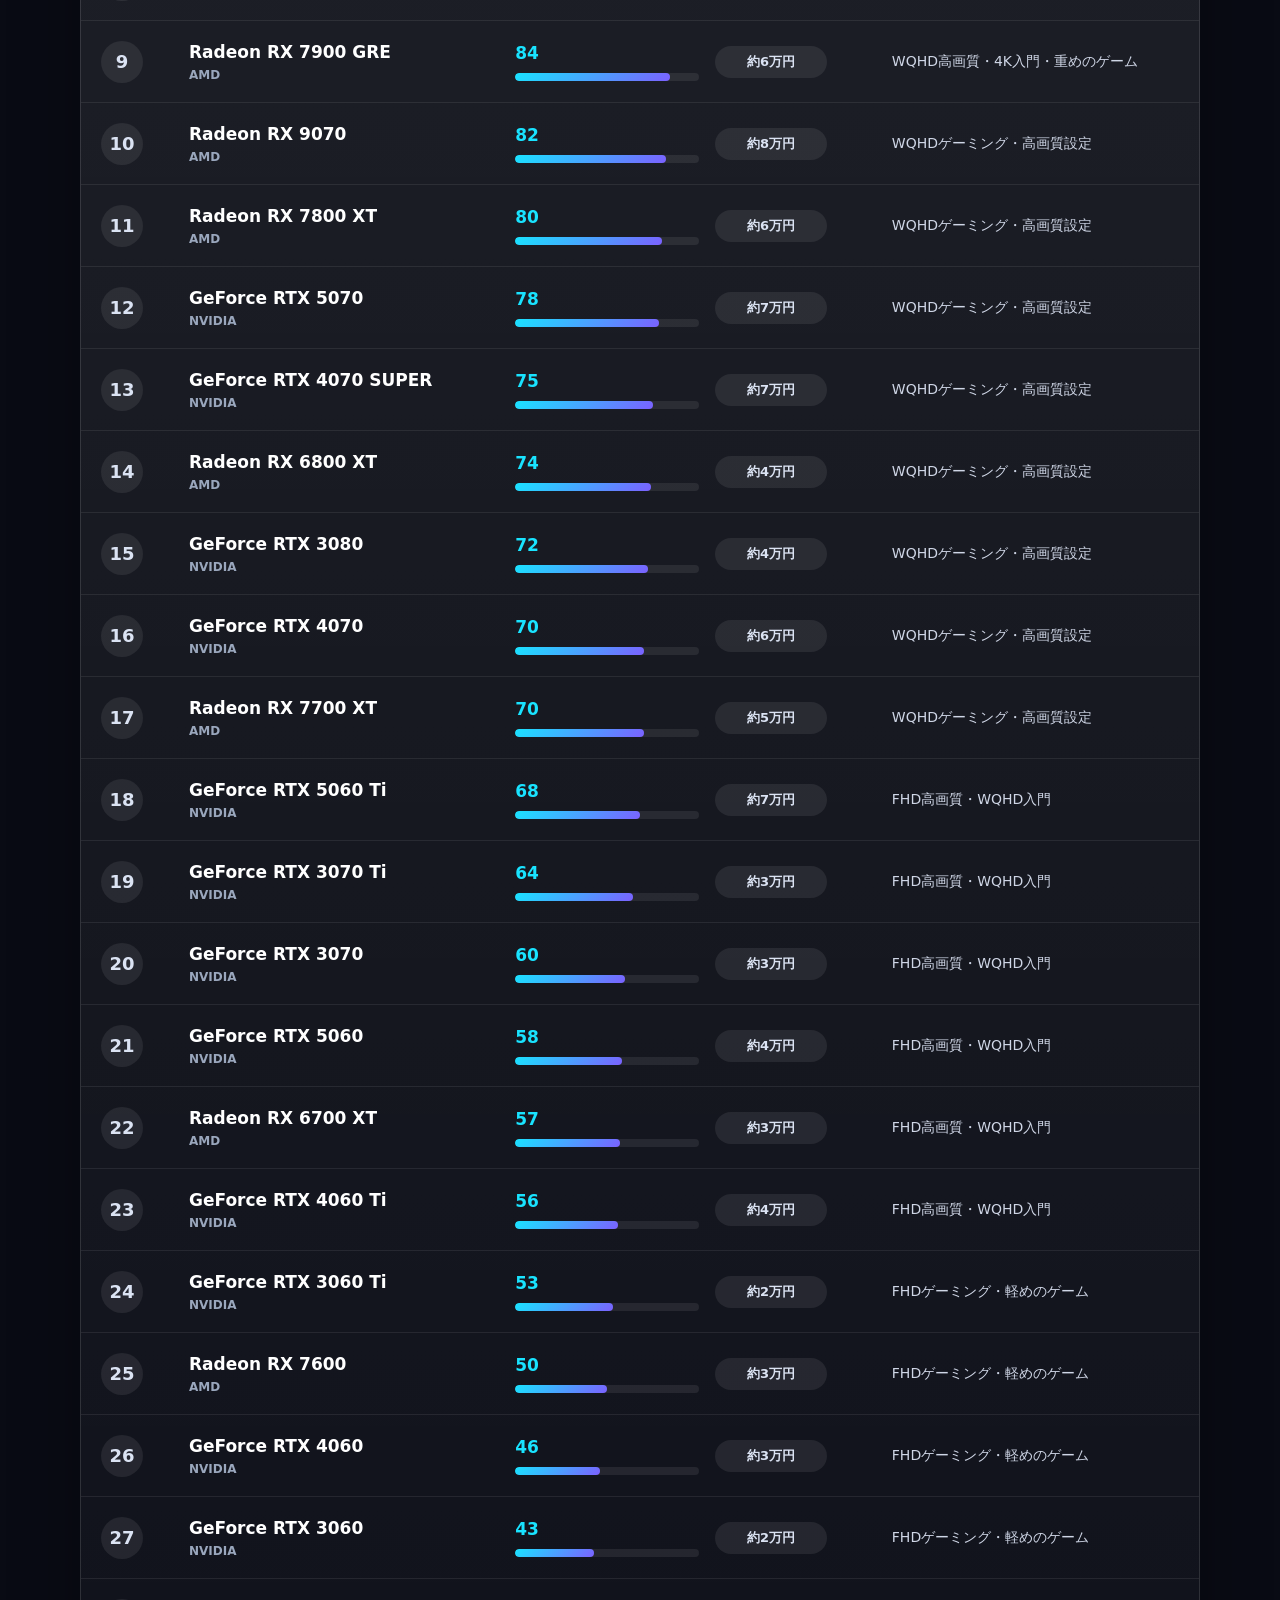
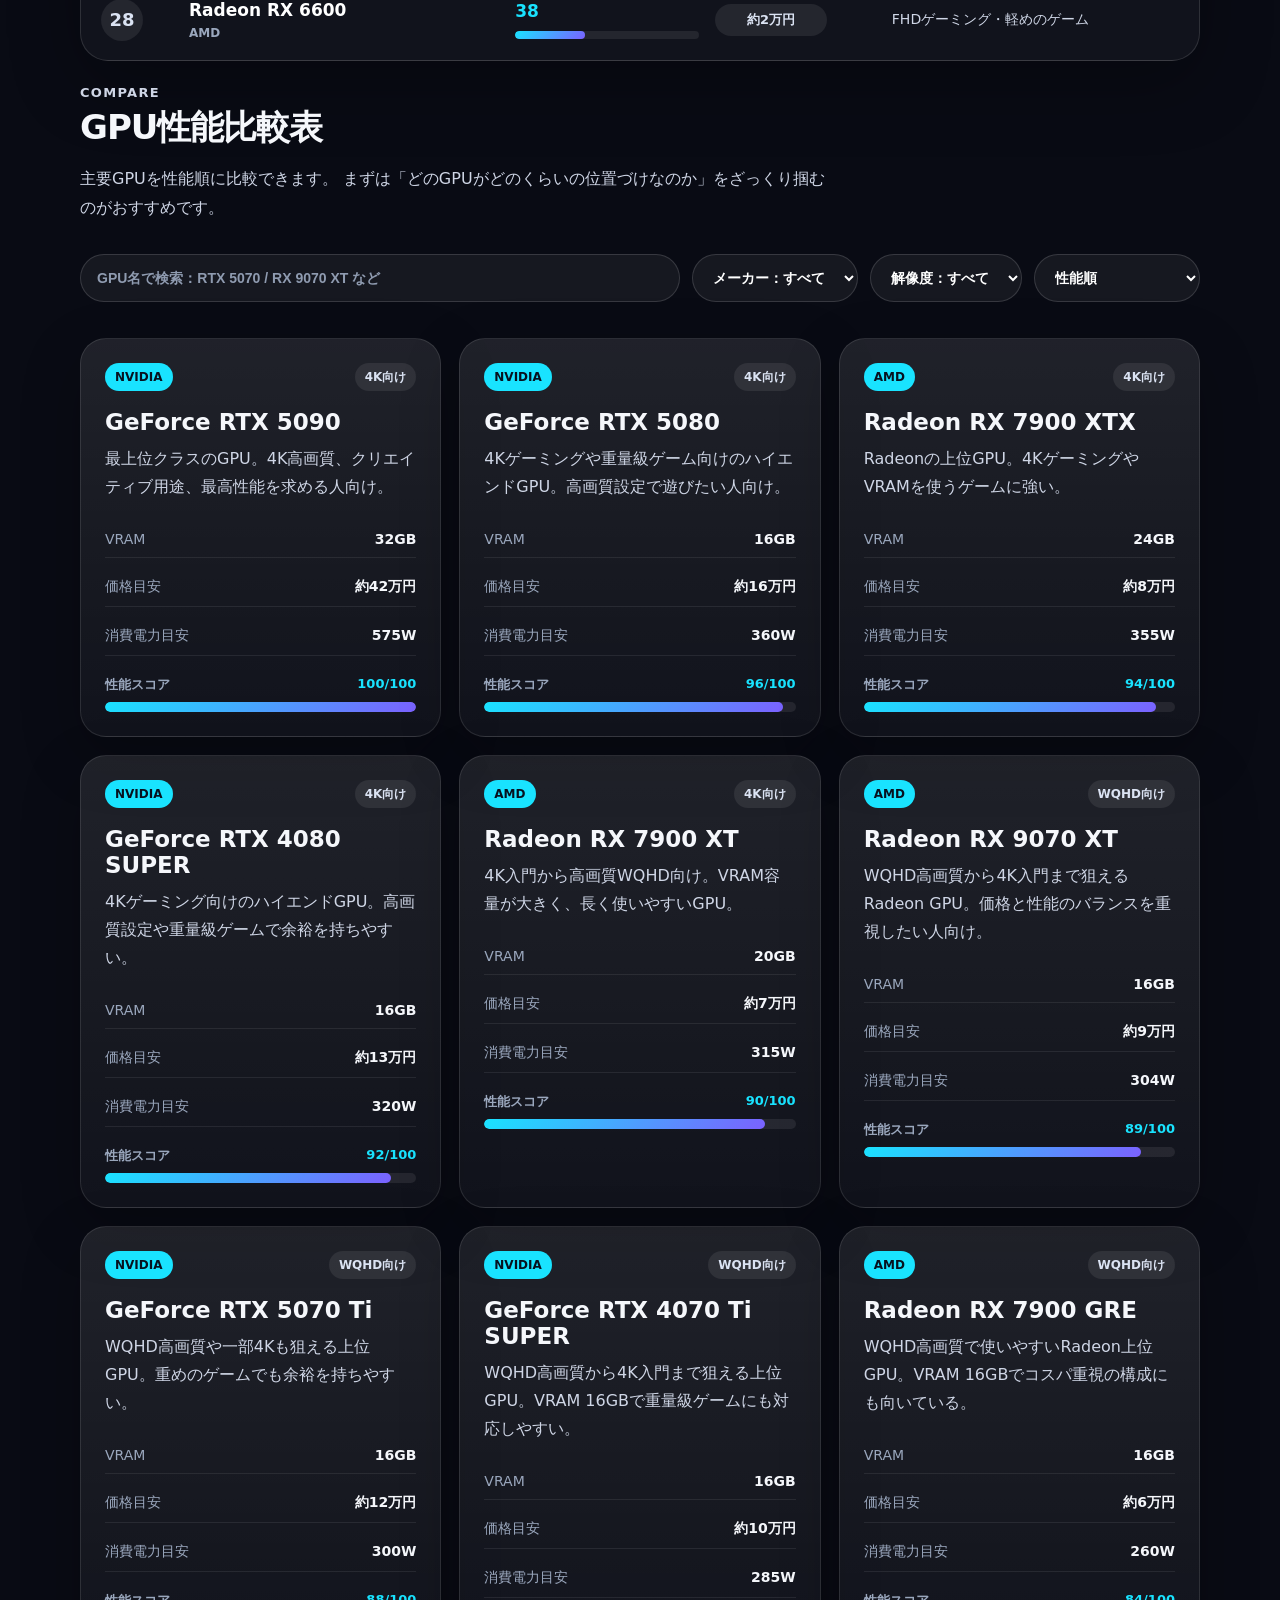
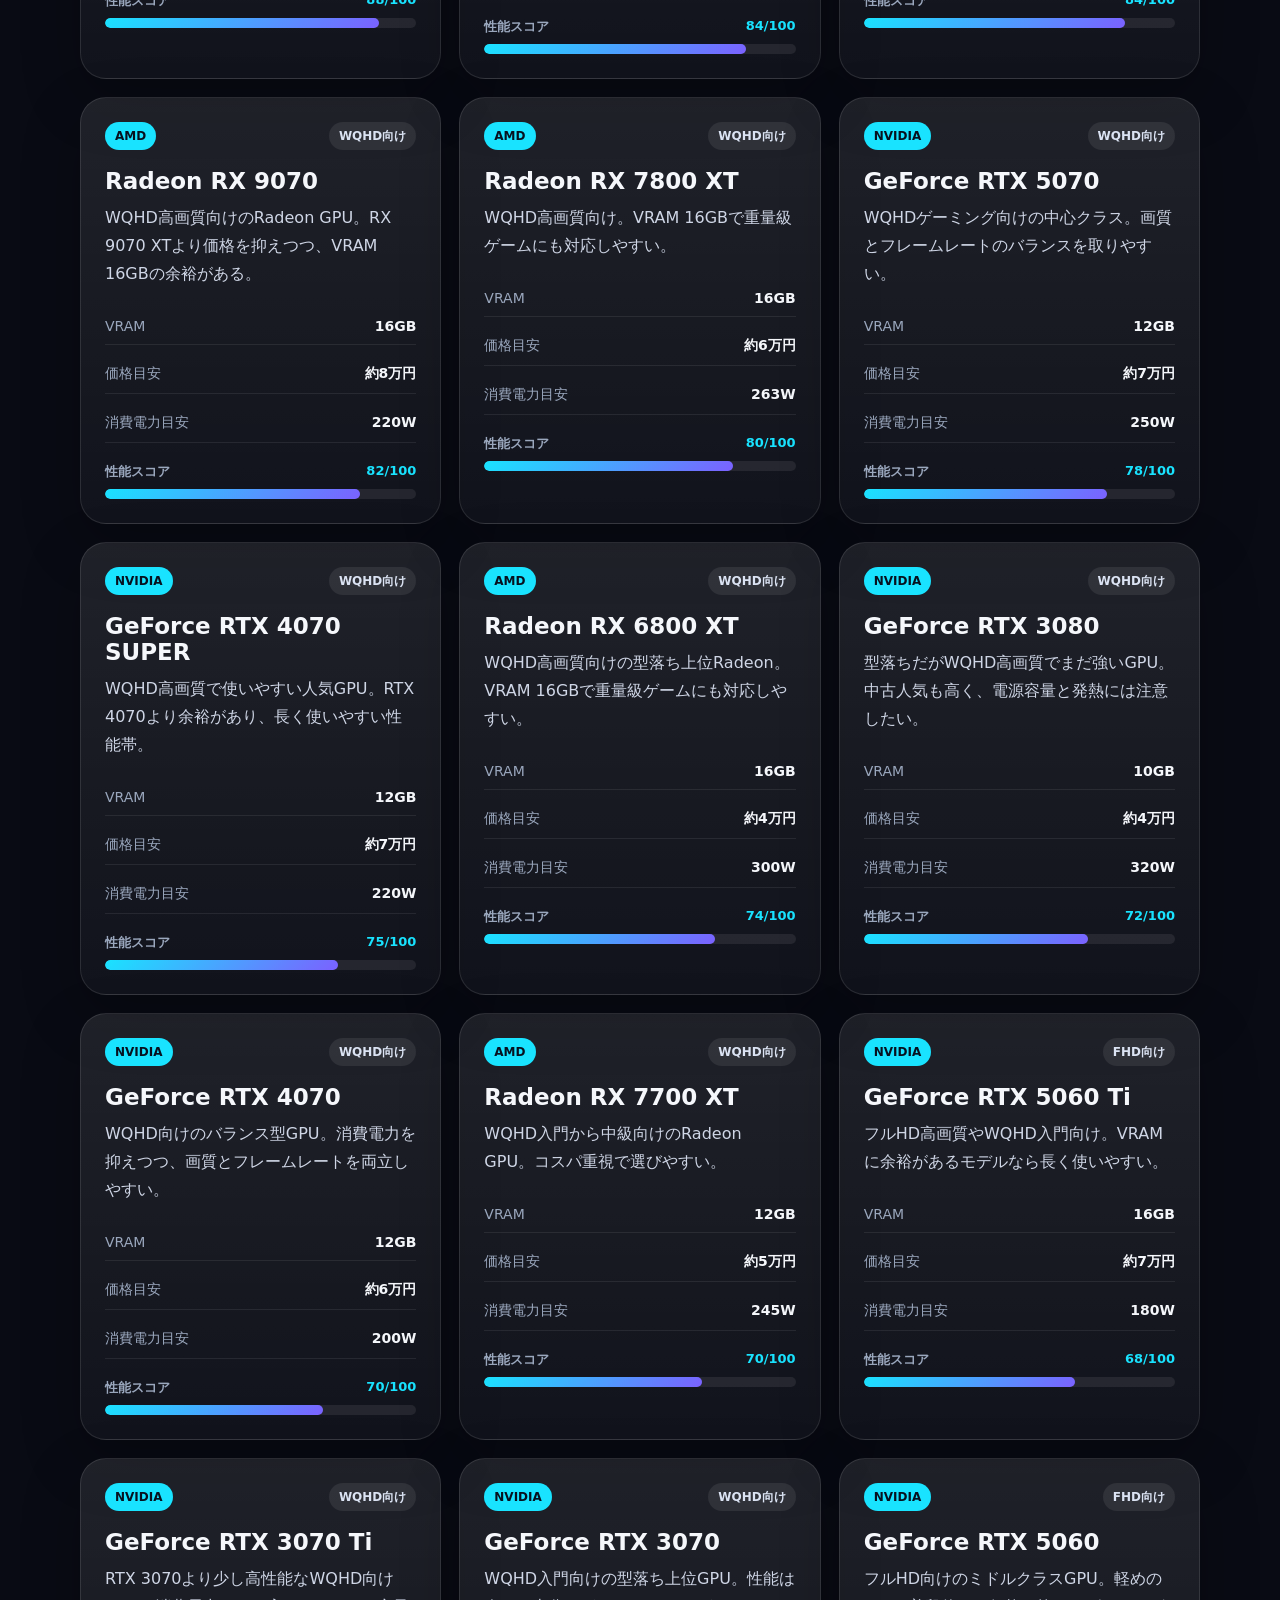
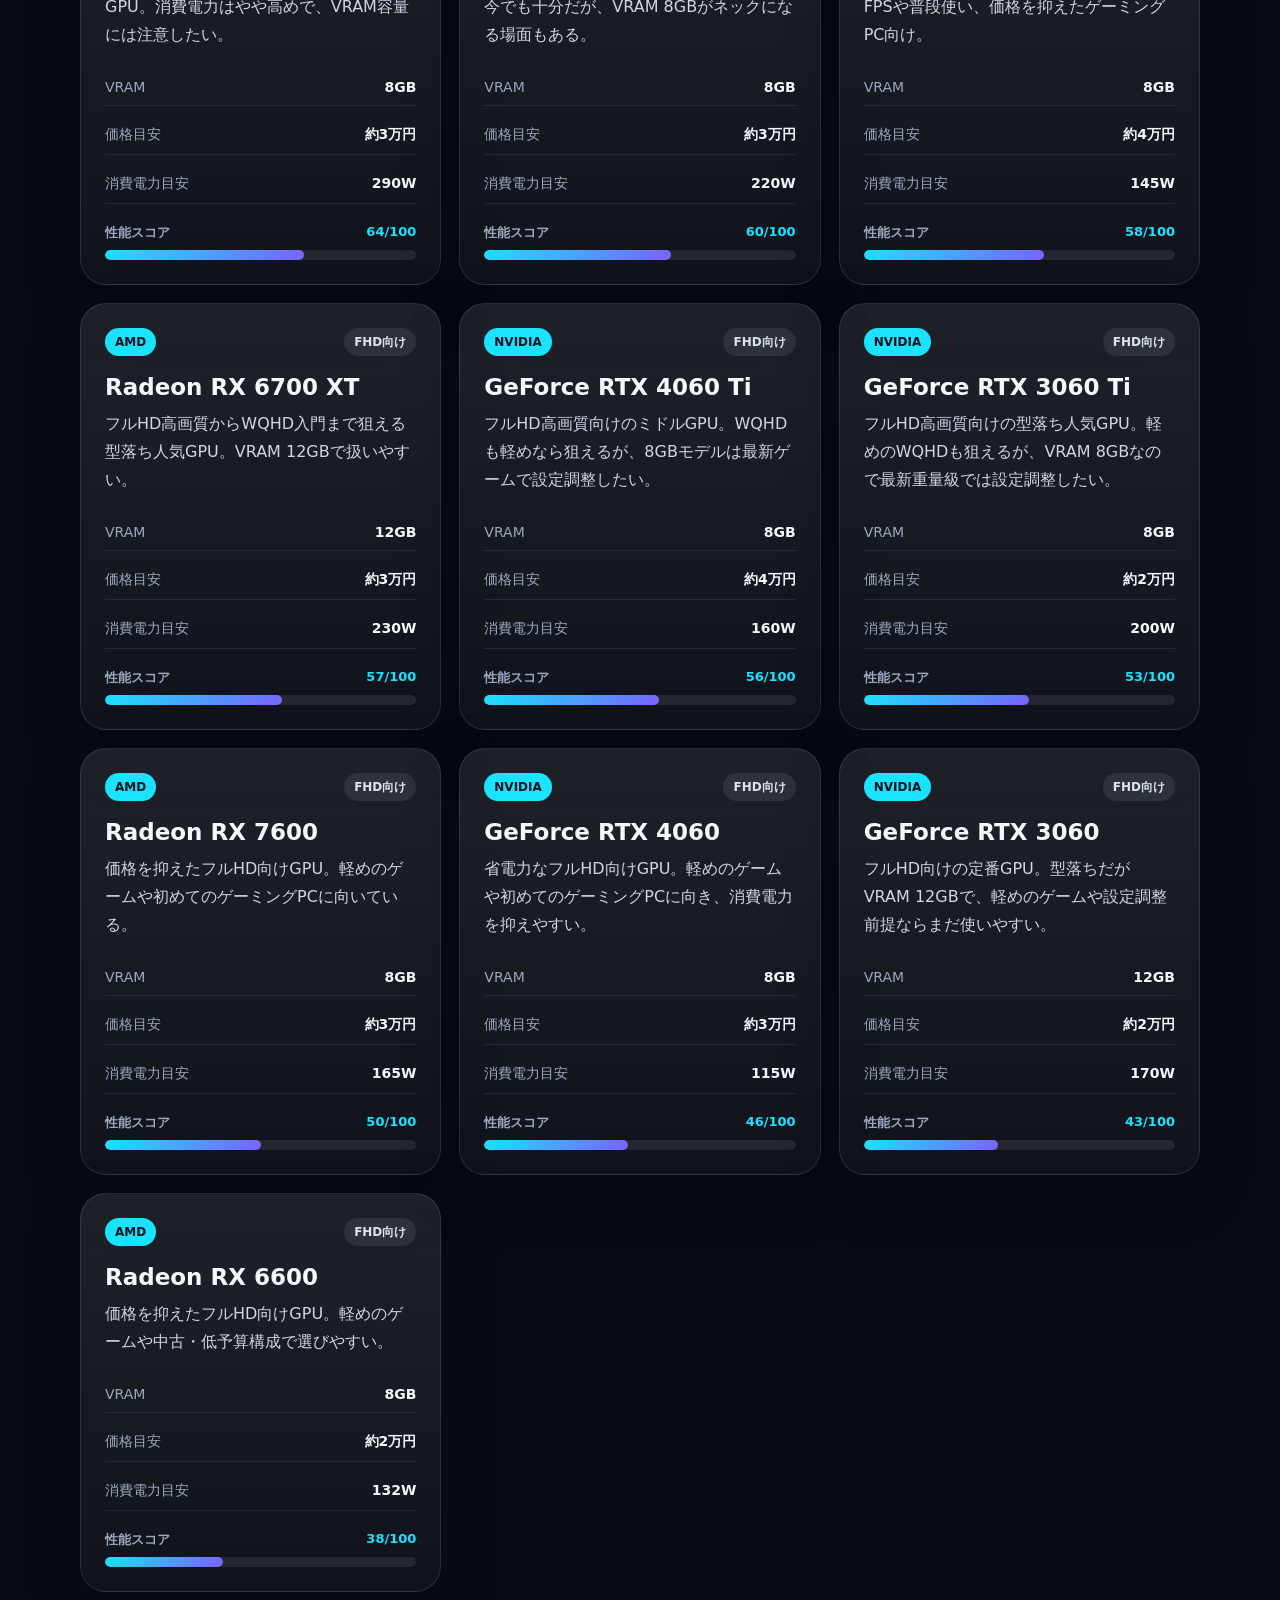
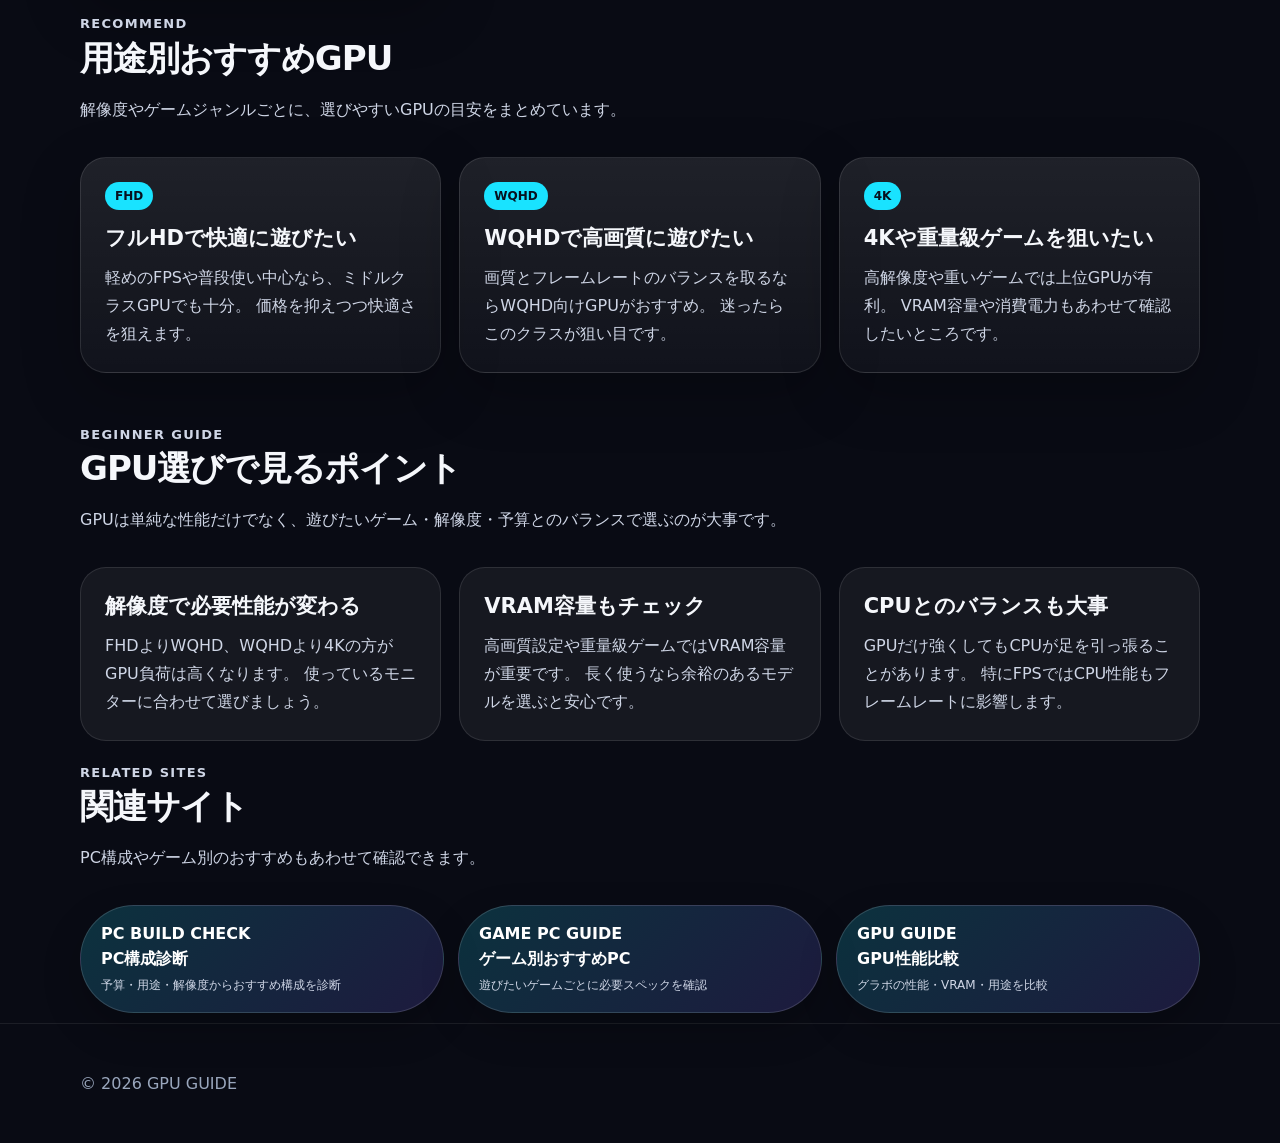
==== commit 09bdc36e: "Add files via upload" ====
--- a/index.html
+++ b/index.html
@@ -15,23 +15,24 @@
   <title>グラボ比較・GPU性能比較サイト | GPU GUIDE</title>
   <meta name="description" content="GPU・グラフィックボードの性能を初心者向けに比較。FHD、WQHD、4K、FPS、MMO、重量級ゲームなど用途別におすすめGPUを分かりやすく紹介します。" />
 
-  <link rel="stylesheet" href="common.css" />
-  <link rel="stylesheet" href="style.css" />
-  <link rel="icon" href="favicon.ico" sizes="any">
-  <link rel="icon" type="image/png" href="favicon.png">
-  <meta name="google-site-verification" content="iEArXLgT91h_EASB76ODMIgekaYdL2hvQMA-KuQCTS0" />
-</head>
+  <link rel="stylesheet" href="common.css" />
+  <link rel="stylesheet" href="style.css" />
+  <link rel="icon" type="image/png" href="./images/favicon.png?v=1">
+  <link rel="apple-touch-icon" href="./images/favicon.png?v=1">
+  <meta name="google-site-verification" content="iEArXLgT91h_EASB76ODMIgekaYdL2hvQMA-KuQCTS0" />
+</head>
 
 <body>
   <header class="site-header">
     <div class="container header-inner">
       <a href="index.html" class="site-logo">GPU <span>GUIDE</span></a>
 
-      <nav class="header-nav">
-        <a href="#compare" class="header-link">比較表</a>
-        <a href="#recommend" class="header-link">おすすめ</a>
-        <a href="#guide" class="header-link">選び方</a>
-      </nav>
+      <nav class="header-nav">
+        <a href="#ranking" class="header-link">ランキング</a>
+        <a href="#compare" class="header-link">比較表</a>
+        <a href="#recommend" class="header-link">おすすめ</a>
+        <a href="#guide" class="header-link">選び方</a>
+      </nav>
     </div>
   </header>
 
@@ -65,12 +66,46 @@
             <li>価格よりも用途に合うGPUを探せる</li>
           </ul>
         </div>
-      </div>
-    </section>
-
-    <section id="compare" class="section">
-      <div class="container">
-        <div class="section-heading">
+      </div>
+    </section>
+
+    <section id="ranking" class="section ranking-section">
+      <div class="container">
+        <div class="section-heading">
+          <p class="section-label">RANKING</p>
+          <h2>GPU性能ランキング</h2>
+          <p>
+            性能スコアが高い順にGPUを自動ソート。目安価格や用途もあわせて、性能差を一目で比較できます。
+          </p>
+        </div>
+
+        <div class="ranking-tabs" aria-label="GPUランキング切り替え">
+          <button type="button" class="ranking-tab is-active" data-ranking-type="overall">総合</button>
+          <button type="button" class="ranking-tab" data-ranking-type="fhd">FHD</button>
+          <button type="button" class="ranking-tab" data-ranking-type="wqhd">WQHD</button>
+          <button type="button" class="ranking-tab" data-ranking-type="4k">4K</button>
+          <button type="button" class="ranking-tab" data-ranking-type="value">コスパ</button>
+        </div>
+
+        <div class="ranking-board">
+          <div class="ranking-header">
+            <span>順位</span>
+            <span>GPU名</span>
+            <span>性能スコア</span>
+            <span>目安価格</span>
+            <span>用途の目安</span>
+          </div>
+
+          <div id="gpuRankingList" class="ranking-list">
+            <!-- script.jsでGPUランキングを表示 -->
+          </div>
+        </div>
+      </div>
+    </section>
+
+    <section id="compare" class="section">
+      <div class="container">
+        <div class="section-heading">
           <p class="section-label">COMPARE</p>
           <h2>GPU性能比較表</h2>
           <p>
@@ -106,11 +141,12 @@
           </select>
         </div>
 
-        <div id="gpuGrid" class="gpu-grid">
-          <!-- script.jsでGPUカードを表示 -->
-        </div>
-      </div>
-    </section>
+        <div id="gpuGrid" class="gpu-grid">
+          <!-- script.jsでGPUカードを表示 -->
+        </div>
+
+      </div>
+    </section>
 
     <section id="recommend" class="section">
       <div class="container">
@@ -230,6 +266,7 @@
     </div>
   </footer>
 
-  <script src="script.js"></script>
-</body>
-</html>+  <script src="affiliate-links.js"></script>
+  <script src="script.js"></script>
+</body>
+</html>
--- a/common.css
+++ b/common.css
@@ -306,14 +306,14 @@
     font-size: 15px;
   }
 
-  .header-nav {
-    gap: 4px;
-  }
-
-  .header-link {
-    padding: 8px 9px;
-    font-size: 12px;
-  }
+  .header-nav {
+    gap: 2px;
+  }
+
+  .header-link {
+    padding: 7px 6px;
+    font-size: 11px;
+  }
 
   .hero-card,
   .guide-card {
@@ -328,4 +328,4 @@
   .section-heading h2 {
     font-size: 28px;
   }
-}+}
--- a/style.css
+++ b/style.css
@@ -1,9 +1,185 @@
-/* GPU Controls */
-
-.gpu-controls {
-  display: flex;
-  gap: 12px;
-  margin: 0 0 36px;
+/* GPU Controls */
+
+/* GPU Ranking */
+
+.ranking-section {
+  padding-top: 38px;
+}
+
+.ranking-tabs {
+  display: flex;
+  gap: 10px;
+  margin: 0 0 18px;
+  overflow-x: auto;
+  padding-bottom: 4px;
+}
+
+.ranking-tab {
+  appearance: none;
+  min-height: 42px;
+  padding: 0 16px;
+  border-radius: 999px;
+  border: 1px solid rgba(255, 255, 255, 0.13);
+  color: #dbe3f3;
+  background: rgba(255, 255, 255, 0.055);
+  font: inherit;
+  font-size: 13px;
+  font-weight: 900;
+  cursor: pointer;
+  white-space: nowrap;
+  transition: 0.2s ease;
+}
+
+.ranking-tab:hover,
+.ranking-tab.is-active {
+  color: #07111f;
+  background: linear-gradient(135deg, #19e3ff, #7b61ff);
+  border-color: transparent;
+  box-shadow: 0 14px 34px rgba(25, 227, 255, 0.16);
+}
+
+.ranking-board {
+  overflow: hidden;
+  border-radius: 28px;
+  background:
+    linear-gradient(180deg, rgba(255, 255, 255, 0.095), rgba(255, 255, 255, 0.035));
+  border: 1px solid rgba(255, 255, 255, 0.12);
+  box-shadow: 0 22px 70px rgba(0, 0, 0, 0.28);
+}
+
+.ranking-header,
+.ranking-row {
+  display: grid;
+  grid-template-columns: 72px minmax(210px, 1.35fr) minmax(150px, 0.8fr) minmax(130px, 0.7fr) minmax(240px, 1.25fr);
+  gap: 16px;
+  align-items: center;
+}
+
+.ranking-header {
+  padding: 14px 20px;
+  color: #9aa7bd;
+  background: rgba(255, 255, 255, 0.045);
+  font-size: 12px;
+  font-weight: 900;
+  letter-spacing: 0.04em;
+}
+
+.ranking-list {
+  display: grid;
+}
+
+.ranking-row {
+  min-height: 82px;
+  padding: 18px 20px;
+  color: #ffffff;
+  border-top: 1px solid rgba(255, 255, 255, 0.08);
+  transition: 0.22s ease;
+}
+
+.ranking-row:hover {
+  background: rgba(25, 227, 255, 0.06);
+}
+
+.ranking-row-top {
+  background:
+    linear-gradient(135deg, rgba(25, 227, 255, 0.14), rgba(123, 97, 255, 0.13)),
+    rgba(255, 255, 255, 0.035);
+}
+
+.ranking-row-top-1 {
+  border-top-color: rgba(25, 227, 255, 0.35);
+  box-shadow: inset 4px 0 0 #19e3ff;
+}
+
+.ranking-row-top-2 {
+  box-shadow: inset 4px 0 0 #a8b3ff;
+}
+
+.ranking-row-top-3 {
+  box-shadow: inset 4px 0 0 #7b61ff;
+}
+
+.ranking-rank strong {
+  display: inline-flex;
+  align-items: center;
+  justify-content: center;
+  width: 42px;
+  height: 42px;
+  border-radius: 999px;
+  color: #07111f;
+  background: #19e3ff;
+  font-size: 18px;
+  box-shadow: 0 0 24px rgba(25, 227, 255, 0.16);
+}
+
+.ranking-row:not(.ranking-row-top) .ranking-rank strong {
+  color: #dbe3f3;
+  background: rgba(255, 255, 255, 0.08);
+  box-shadow: none;
+}
+
+.ranking-gpu strong,
+.ranking-score strong {
+  display: block;
+  font-size: 17px;
+  line-height: 1.35;
+}
+
+.ranking-gpu small {
+  display: block;
+  margin-top: 4px;
+  color: #9aa7bd;
+  font-size: 12px;
+  font-weight: 800;
+}
+
+.ranking-score {
+  display: grid;
+  gap: 8px;
+}
+
+.ranking-score strong {
+  color: #19e3ff;
+}
+
+.ranking-score-bar {
+  display: block;
+  height: 8px;
+  overflow: hidden;
+  border-radius: 999px;
+  background: rgba(255, 255, 255, 0.08);
+}
+
+.ranking-score-bar span {
+  display: block;
+  height: 100%;
+  border-radius: inherit;
+  background: linear-gradient(135deg, #19e3ff, #7b61ff);
+}
+
+.ranking-price {
+  display: inline-flex;
+  justify-content: center;
+  justify-self: start;
+  min-width: 112px;
+  padding: 7px 10px;
+  border-radius: 999px;
+  color: #dbe3f3;
+  background: rgba(255, 255, 255, 0.08);
+  font-size: 13px;
+  font-weight: 900;
+}
+
+.ranking-use {
+  color: #cfd6e6;
+  line-height: 1.55;
+  font-size: 14px;
+}
+
+.gpu-controls {
+  display: flex;
+  gap: 12px;
+  margin: 0 0 36px;
   flex-wrap: wrap;
 }
 
@@ -263,10 +439,71 @@
 
 /* Mobile */
 
-@media (max-width: 900px) {
-  .gpu-grid,
-  .recommend-grid,
-  .related-site-grid {
+@media (max-width: 900px) {
+  .ranking-header {
+    display: none;
+  }
+
+  .ranking-board {
+    overflow: visible;
+    border: none;
+    background: transparent;
+    box-shadow: none;
+  }
+
+  .ranking-list {
+    gap: 12px;
+  }
+
+  .ranking-row {
+    grid-template-columns: 58px 1fr;
+    gap: 10px 14px;
+    min-height: unset;
+    padding: 18px;
+    border-radius: 22px;
+    background:
+      linear-gradient(180deg, rgba(255, 255, 255, 0.095), rgba(255, 255, 255, 0.035));
+    border: 1px solid rgba(255, 255, 255, 0.11);
+    box-shadow: 0 18px 48px rgba(0, 0, 0, 0.24);
+  }
+
+  .ranking-row-top {
+    background:
+      linear-gradient(135deg, rgba(25, 227, 255, 0.14), rgba(123, 97, 255, 0.13)),
+      rgba(255, 255, 255, 0.045);
+  }
+
+  .ranking-rank {
+    grid-row: span 4;
+  }
+
+  .ranking-gpu,
+  .ranking-score,
+  .ranking-price,
+  .ranking-use {
+    display: grid;
+    gap: 5px;
+  }
+
+  .ranking-gpu::before,
+  .ranking-score::before,
+  .ranking-price::before,
+  .ranking-use::before {
+    content: attr(data-label);
+    color: #9aa7bd;
+    font-size: 11px;
+    font-weight: 900;
+    letter-spacing: 0.05em;
+  }
+
+  .ranking-price {
+    justify-content: start;
+    justify-self: start;
+  }
+
+  .gpu-grid,
+  .recommend-grid,
+  .related-site-grid {
     grid-template-columns: 1fr;
   }
 
@@ -514,22 +751,100 @@
   font-weight: 900;
 }
 
-.compare-link-card strong {
-  display: block;
-  color: #ffffff;
-  line-height: 1.45;
-}
-
-@media (max-width: 900px) {
-  .gpu-grid,
-  .recommend-grid,
-  .related-site-grid,
-  .gpu-detail-layout,
-  .gpu-info-grid,
-  .gpu-detail-extra-grid,
-  .compare-link-grid {
-    grid-template-columns: 1fr;
-  }
+.compare-link-card strong {
+  display: block;
+  color: #ffffff;
+  line-height: 1.45;
+}
+
+/* Purchase Links */
+
+.purchase-section .section-heading {
+  margin-bottom: 22px;
+}
+
+.purchase-link-grid {
+  display: grid;
+  grid-template-columns: repeat(4, 1fr);
+  gap: 14px;
+}
+
+.purchase-link-card {
+  display: flex;
+  min-height: 124px;
+  flex-direction: column;
+  justify-content: center;
+  gap: 8px;
+  padding: 22px;
+  border-radius: 22px;
+  color: #ffffff;
+  background:
+    linear-gradient(135deg, rgba(25, 227, 255, 0.16), rgba(123, 97, 255, 0.2)),
+    rgba(255, 255, 255, 0.045);
+  border: 1px solid rgba(255, 255, 255, 0.13);
+  box-shadow: 0 22px 60px rgba(0, 0, 0, 0.25);
+  transition: 0.22s ease;
+  overflow-wrap: anywhere;
+}
+
+.purchase-link-card:hover {
+  transform: translateY(-3px);
+  border-color: rgba(25, 227, 255, 0.46);
+  box-shadow:
+    0 26px 68px rgba(0, 0, 0, 0.34),
+    0 0 30px rgba(25, 227, 255, 0.1);
+}
+
+.purchase-link-card-disabled {
+  opacity: 0.48;
+  cursor: not-allowed;
+  pointer-events: none;
+  filter: grayscale(0.35);
+}
+
+.purchase-link-card-disabled:hover {
+  transform: none;
+  border-color: rgba(255, 255, 255, 0.13);
+  box-shadow: 0 22px 60px rgba(0, 0, 0, 0.25);
+}
+
+.purchase-link-card span {
+  color: #19e3ff;
+  font-size: 12px;
+  font-weight: 900;
+  letter-spacing: 0.08em;
+}
+
+.purchase-link-card strong {
+  display: block;
+  font-size: 18px;
+  line-height: 1.35;
+}
+
+.purchase-link-card small {
+  color: #cfd6e6;
+  font-size: 12px;
+  line-height: 1.5;
+}
+
+.affiliate-disclosure {
+  margin: 16px 0 0;
+  color: #9aa7bd;
+  font-size: 12px;
+  line-height: 1.7;
+}
+
+@media (max-width: 900px) {
+  .gpu-grid,
+  .recommend-grid,
+  .related-site-grid,
+  .gpu-detail-layout,
+  .gpu-info-grid,
+  .gpu-detail-extra-grid,
+  .compare-link-grid,
+  .purchase-link-grid {
+    grid-template-columns: 1fr;
+  }
 
   .gpu-controls {
     flex-direction: column;
@@ -555,7 +870,8 @@
     grid-column: span 1;
   }
 
-  .gpu-detail-hero {
-    padding: 52px 0 28px;
-  }
-}+  .gpu-detail-hero {
+    padding: 52px 0 28px;
+  }
+
+}
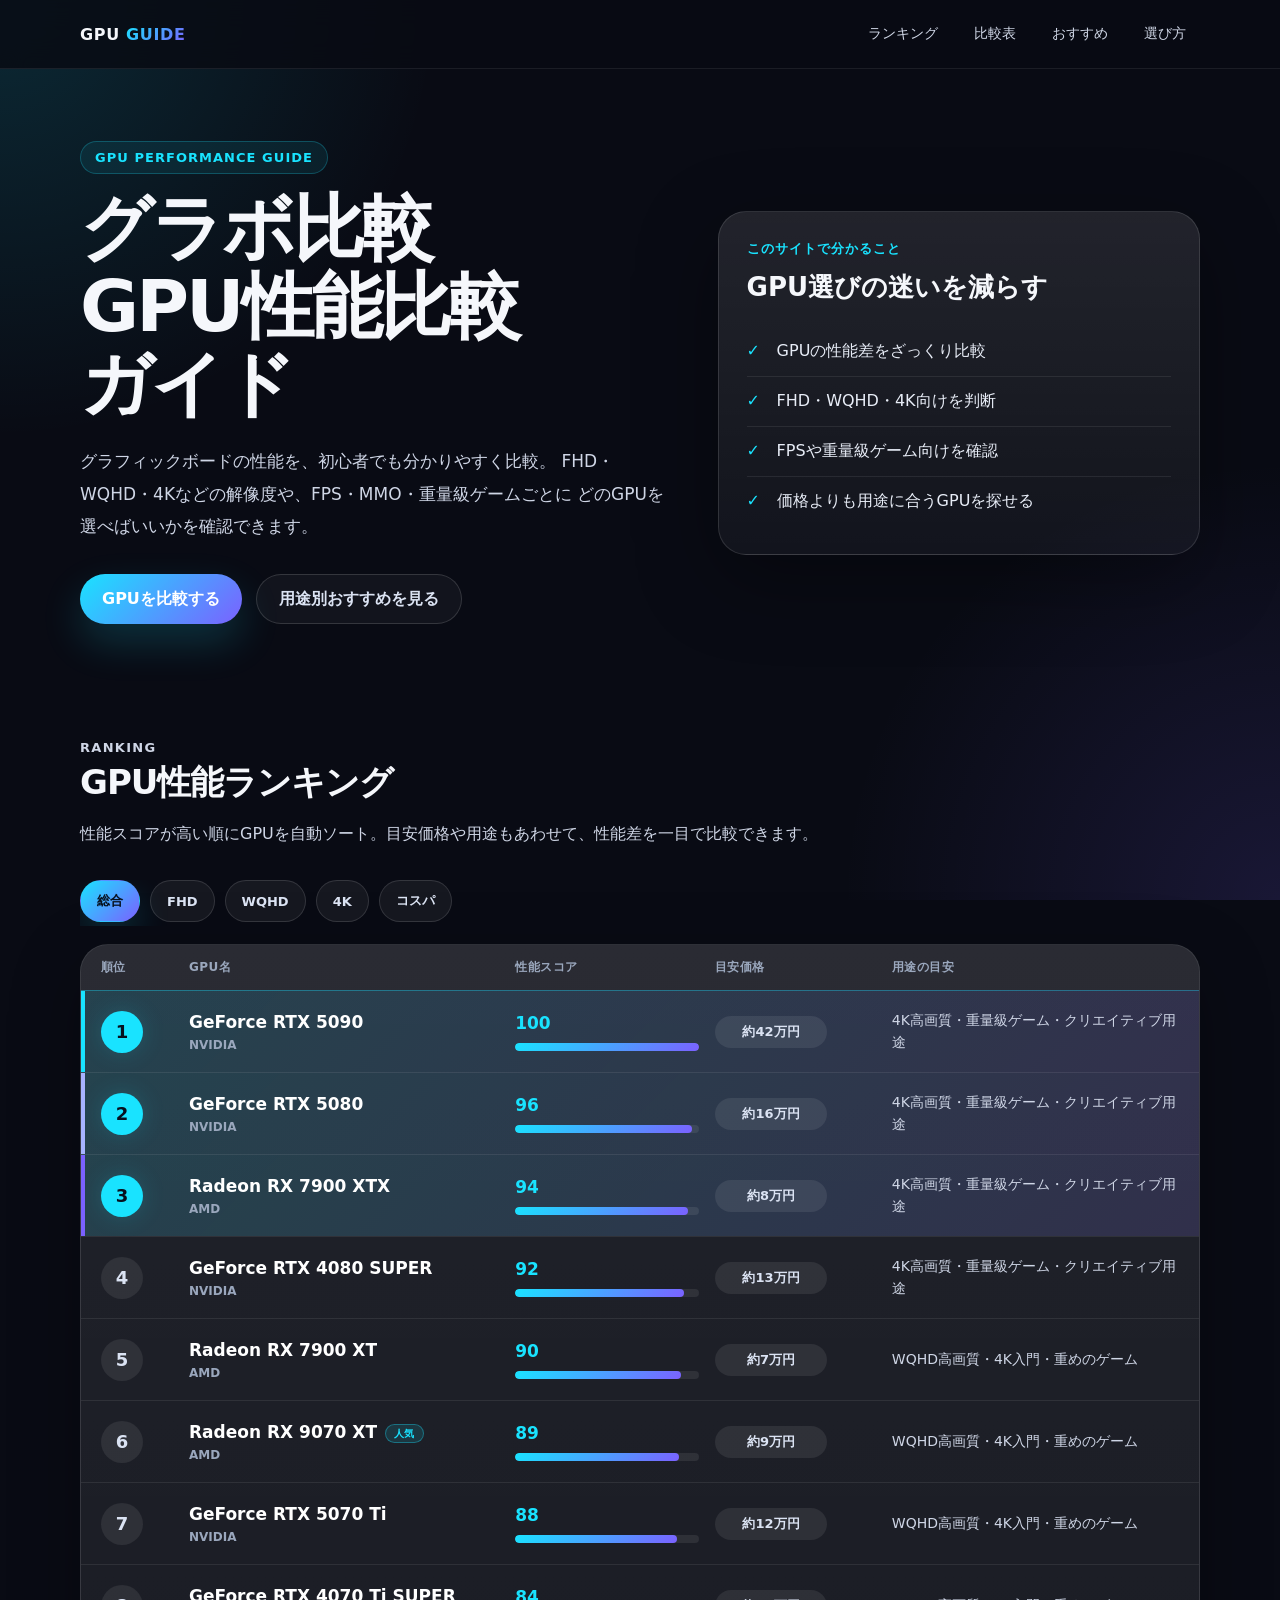
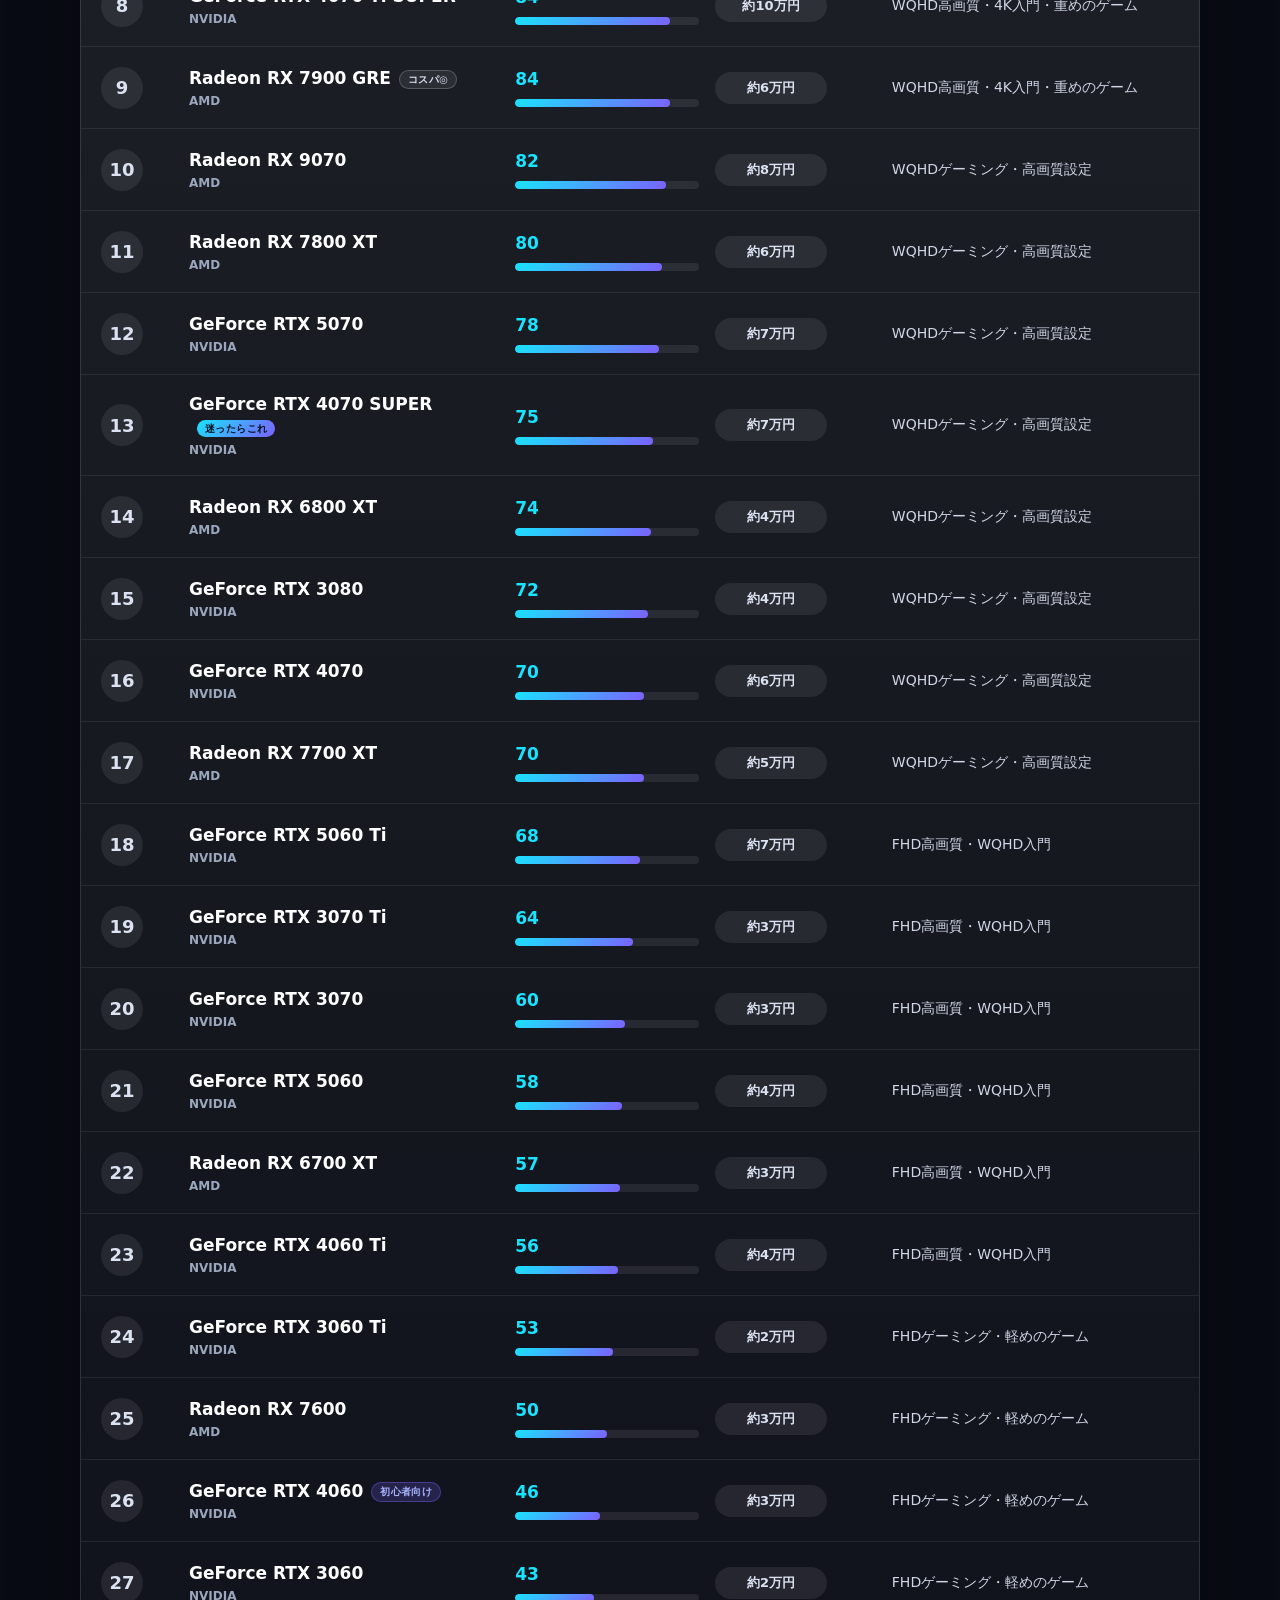
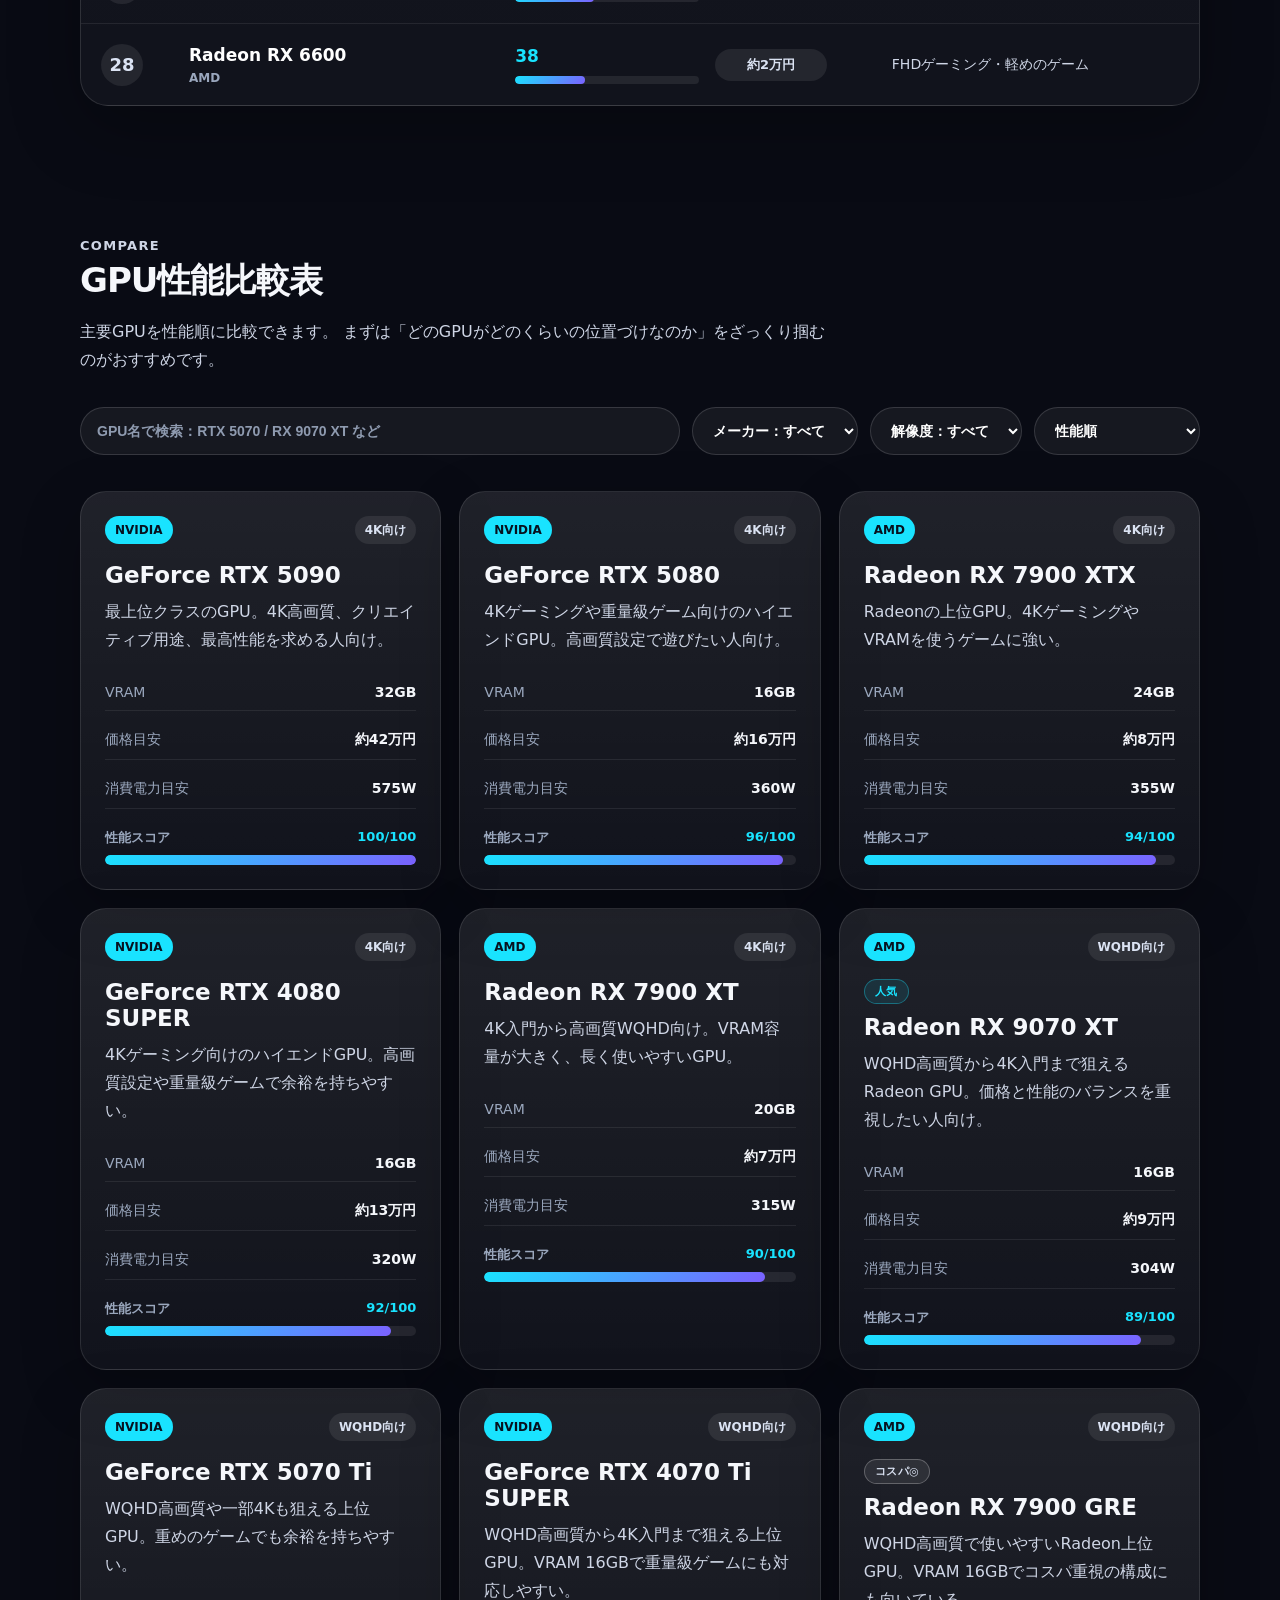
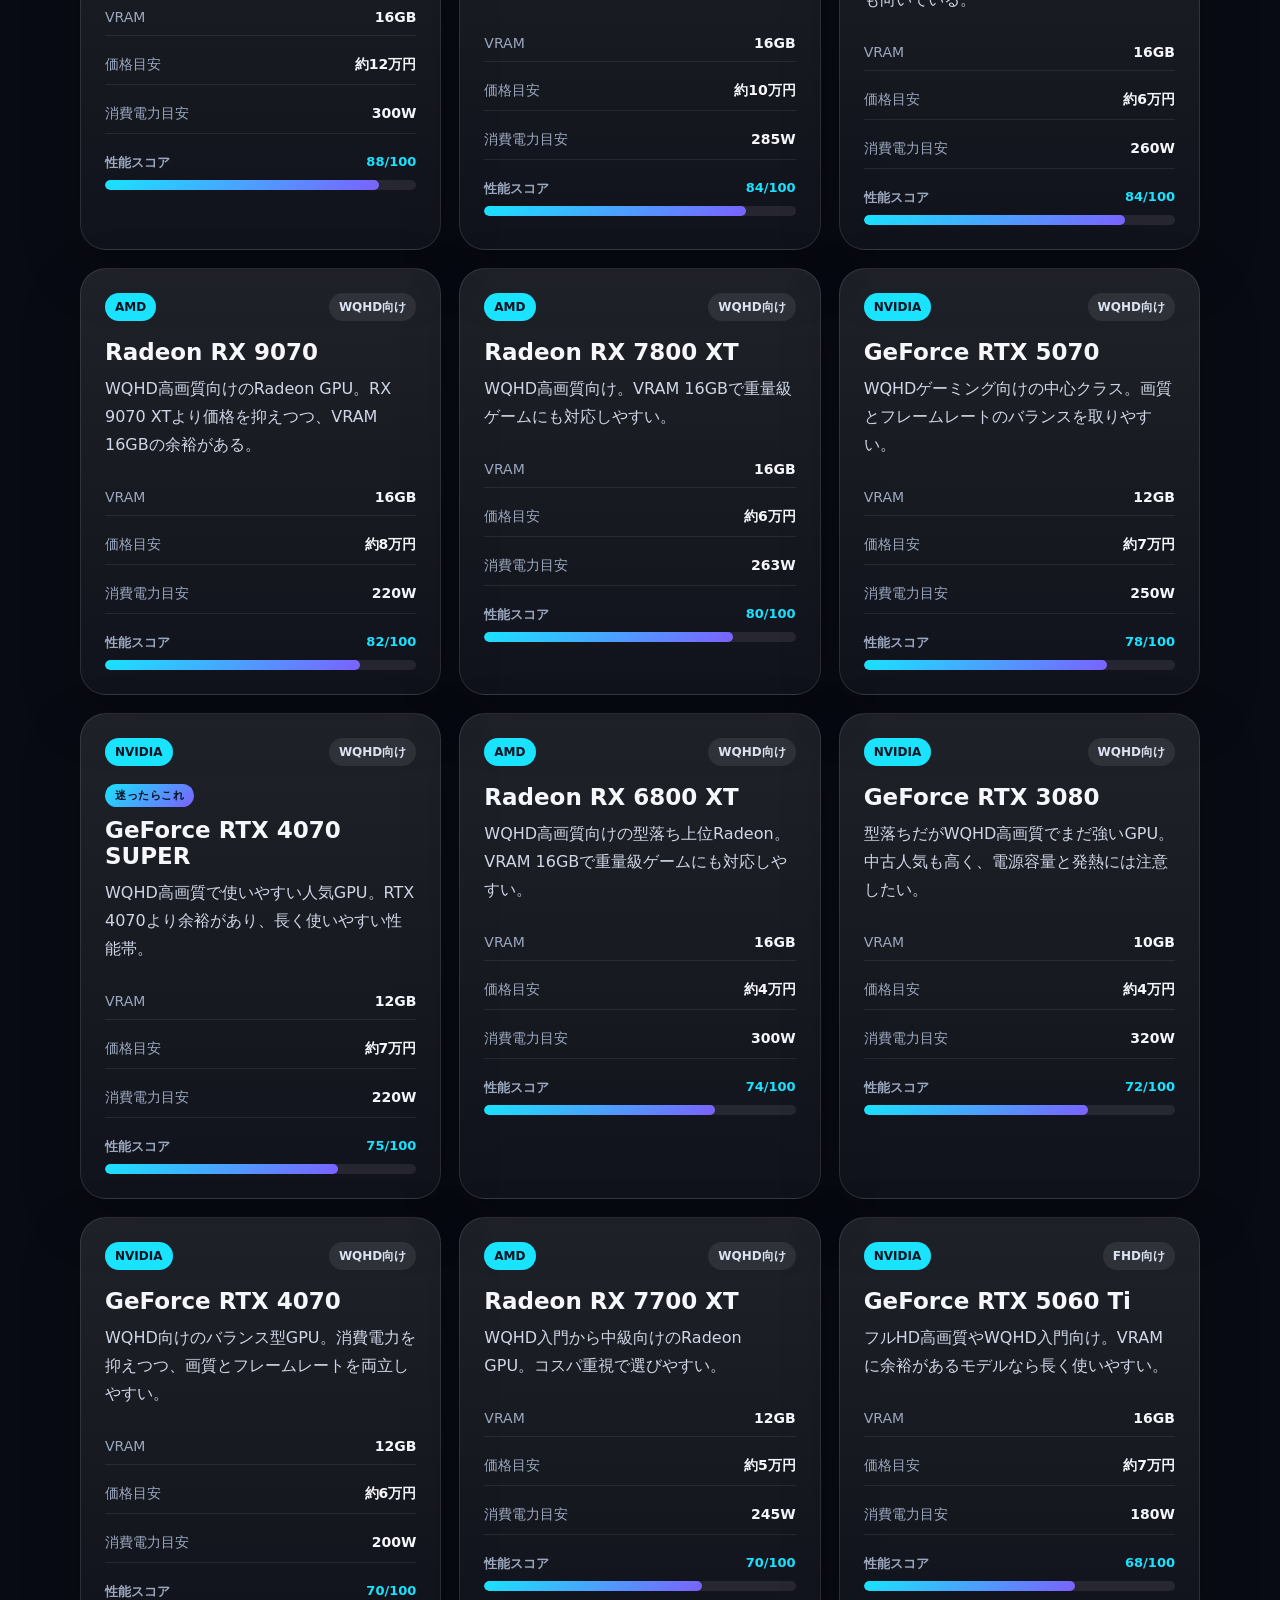
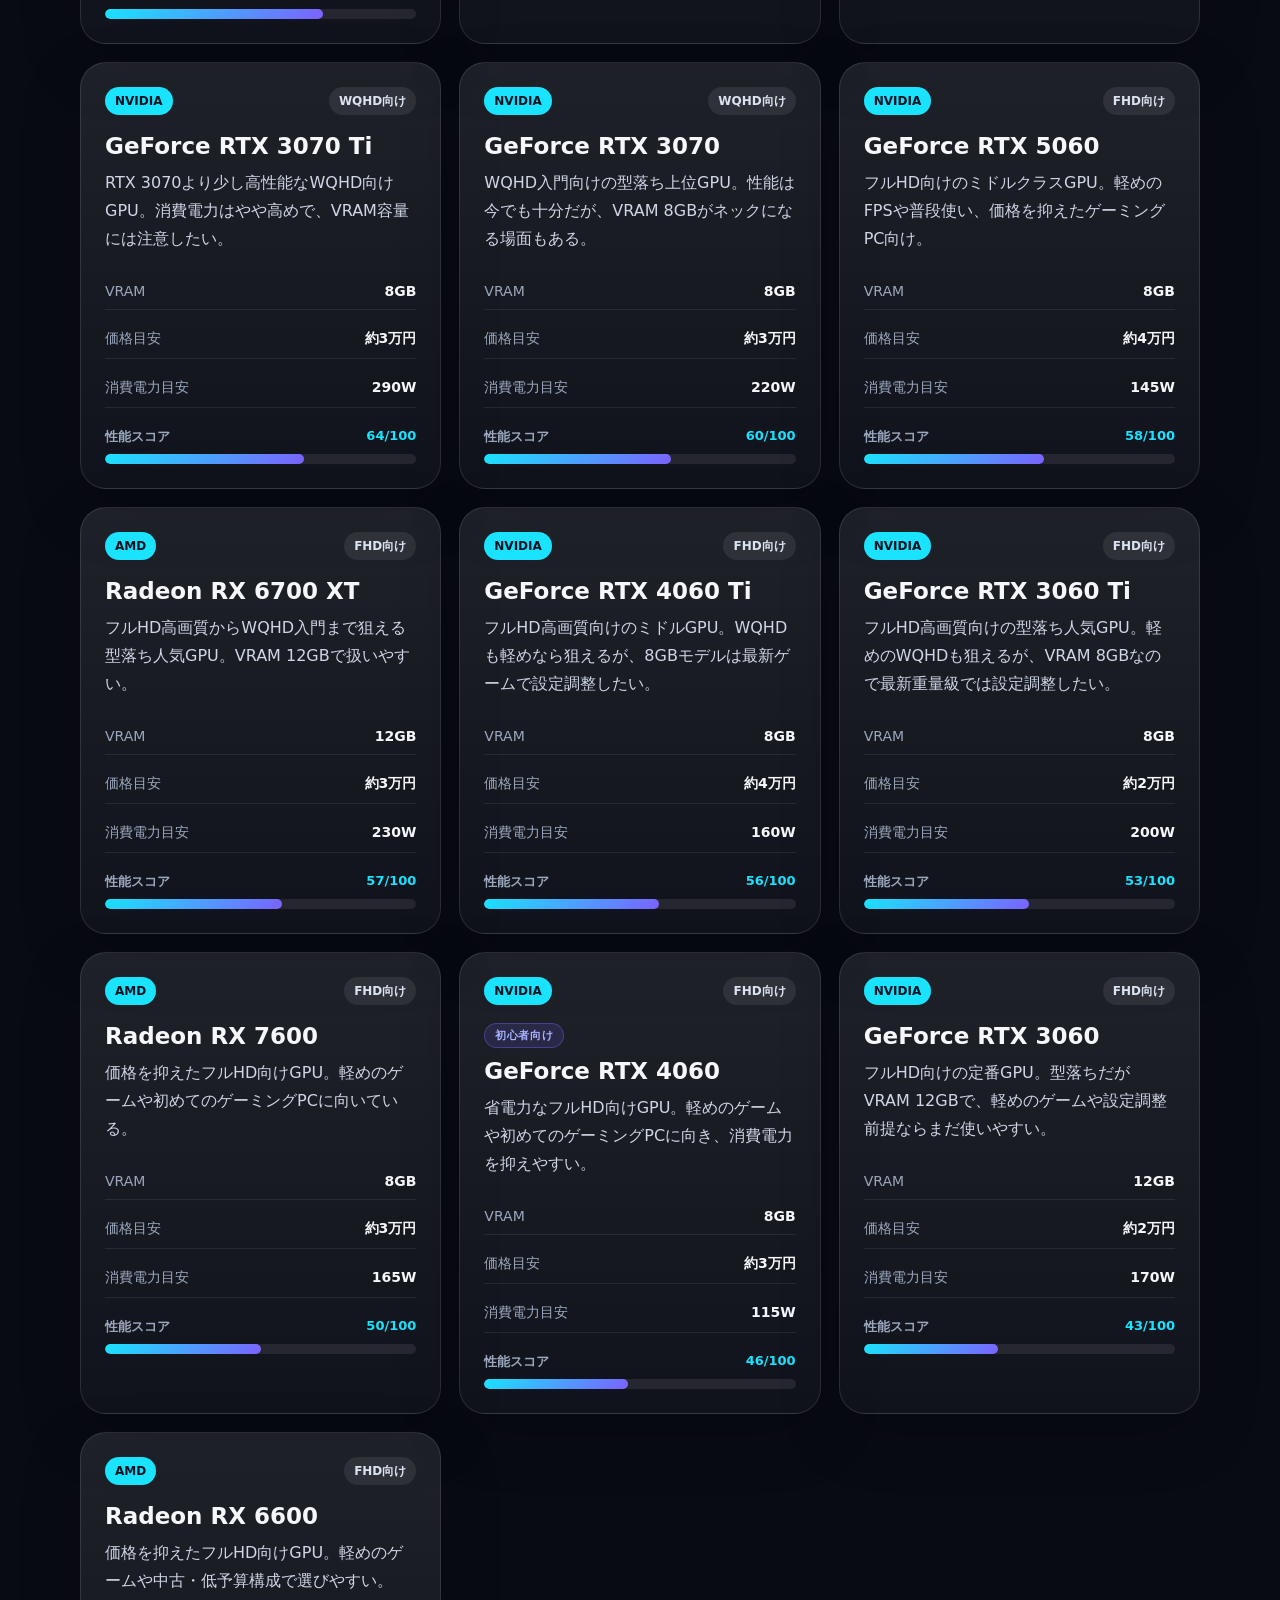
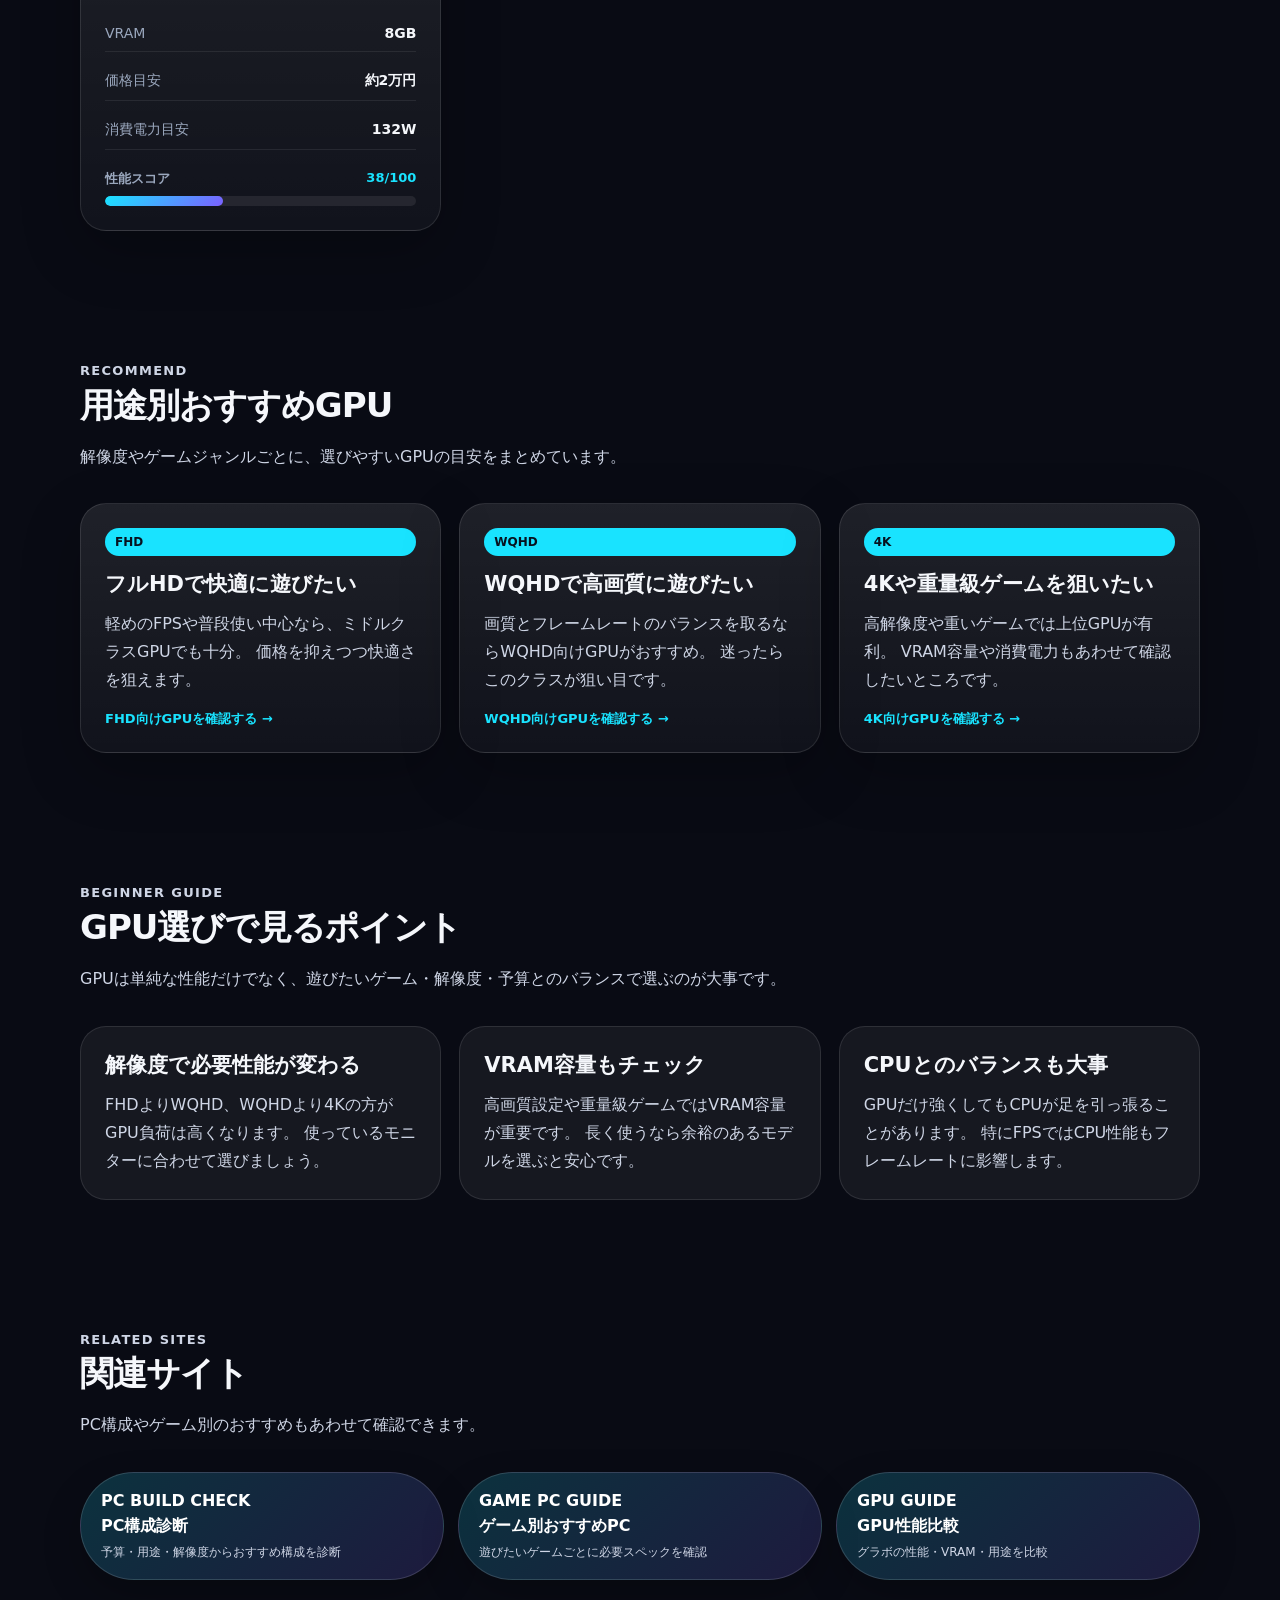
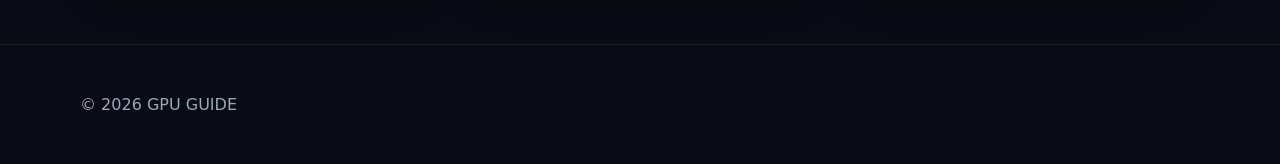
==== commit b553e249: "Add files via upload" ====
--- a/index.html
+++ b/index.html
@@ -15,24 +15,30 @@
   <title>グラボ比較・GPU性能比較サイト | GPU GUIDE</title>
   <meta name="description" content="GPU・グラフィックボードの性能を初心者向けに比較。FHD、WQHD、4K、FPS、MMO、重量級ゲームなど用途別におすすめGPUを分かりやすく紹介します。" />
 
-  <link rel="stylesheet" href="common.css" />
-  <link rel="stylesheet" href="style.css" />
-  <link rel="icon" type="image/png" href="./images/favicon.png?v=1">
-  <link rel="apple-touch-icon" href="./images/favicon.png?v=1">
-  <meta name="google-site-verification" content="iEArXLgT91h_EASB76ODMIgekaYdL2hvQMA-KuQCTS0" />
-</head>
+  <link rel="stylesheet" href="common.css" />
+  <link rel="stylesheet" href="style.css" />
+  <link rel="icon" type="image/x-icon" href="./favicon.ico">
+  <link rel="icon" type="image/png" sizes="32x32" href="./favicon-32x32.png">
+  <link rel="icon" type="image/png" sizes="16x16" href="./favicon-16x16.png">
+  <link rel="apple-touch-icon" sizes="180x180" href="./apple-touch-icon.png">
+  <link rel="manifest" href="./site.webmanifest">
+  <meta name="theme-color" content="#0b1020">
+  <meta name="apple-mobile-web-app-capable" content="yes">
+  <meta name="apple-mobile-web-app-status-bar-style" content="black-translucent">
+  <meta name="google-site-verification" content="iEArXLgT91h_EASB76ODMIgekaYdL2hvQMA-KuQCTS0" />
+</head>
 
 <body>
   <header class="site-header">
     <div class="container header-inner">
       <a href="index.html" class="site-logo">GPU <span>GUIDE</span></a>
 
-      <nav class="header-nav">
-        <a href="#ranking" class="header-link">ランキング</a>
-        <a href="#compare" class="header-link">比較表</a>
-        <a href="#recommend" class="header-link">おすすめ</a>
-        <a href="#guide" class="header-link">選び方</a>
-      </nav>
+      <nav class="header-nav">
+        <a href="#ranking" class="header-link">ランキング</a>
+        <a href="#compare" class="header-link">比較表</a>
+        <a href="#recommend" class="header-link">おすすめ</a>
+        <a href="#guide" class="header-link">選び方</a>
+      </nav>
     </div>
   </header>
 
@@ -66,46 +72,46 @@
             <li>価格よりも用途に合うGPUを探せる</li>
           </ul>
         </div>
-      </div>
-    </section>
-
-    <section id="ranking" class="section ranking-section">
-      <div class="container">
-        <div class="section-heading">
-          <p class="section-label">RANKING</p>
-          <h2>GPU性能ランキング</h2>
-          <p>
-            性能スコアが高い順にGPUを自動ソート。目安価格や用途もあわせて、性能差を一目で比較できます。
-          </p>
-        </div>
-
-        <div class="ranking-tabs" aria-label="GPUランキング切り替え">
-          <button type="button" class="ranking-tab is-active" data-ranking-type="overall">総合</button>
-          <button type="button" class="ranking-tab" data-ranking-type="fhd">FHD</button>
-          <button type="button" class="ranking-tab" data-ranking-type="wqhd">WQHD</button>
-          <button type="button" class="ranking-tab" data-ranking-type="4k">4K</button>
-          <button type="button" class="ranking-tab" data-ranking-type="value">コスパ</button>
-        </div>
-
-        <div class="ranking-board">
-          <div class="ranking-header">
-            <span>順位</span>
-            <span>GPU名</span>
-            <span>性能スコア</span>
-            <span>目安価格</span>
-            <span>用途の目安</span>
-          </div>
-
-          <div id="gpuRankingList" class="ranking-list">
-            <!-- script.jsでGPUランキングを表示 -->
-          </div>
-        </div>
-      </div>
-    </section>
-
-    <section id="compare" class="section">
-      <div class="container">
-        <div class="section-heading">
+      </div>
+    </section>
+
+    <section id="ranking" class="section ranking-section">
+      <div class="container">
+        <div class="section-heading">
+          <p class="section-label">RANKING</p>
+          <h2>GPU性能ランキング</h2>
+          <p>
+            性能スコアが高い順にGPUを自動ソート。目安価格や用途もあわせて、性能差を一目で比較できます。
+          </p>
+        </div>
+
+        <div class="ranking-tabs" aria-label="GPUランキング切り替え">
+          <button type="button" class="ranking-tab is-active" data-ranking-type="overall">総合</button>
+          <button type="button" class="ranking-tab" data-ranking-type="fhd">FHD</button>
+          <button type="button" class="ranking-tab" data-ranking-type="wqhd">WQHD</button>
+          <button type="button" class="ranking-tab" data-ranking-type="4k">4K</button>
+          <button type="button" class="ranking-tab" data-ranking-type="value">コスパ</button>
+        </div>
+
+        <div class="ranking-board">
+          <div class="ranking-header">
+            <span>順位</span>
+            <span>GPU名</span>
+            <span>性能スコア</span>
+            <span>目安価格</span>
+            <span>用途の目安</span>
+          </div>
+
+          <div id="gpuRankingList" class="ranking-list">
+            <!-- script.jsでGPUランキングを表示 -->
+          </div>
+        </div>
+      </div>
+    </section>
+
+    <section id="compare" class="section">
+      <div class="container">
+        <div class="section-heading">
           <p class="section-label">COMPARE</p>
           <h2>GPU性能比較表</h2>
           <p>
@@ -141,12 +147,12 @@
           </select>
         </div>
 
-        <div id="gpuGrid" class="gpu-grid">
-          <!-- script.jsでGPUカードを表示 -->
-        </div>
-
-      </div>
-    </section>
+        <div id="gpuGrid" class="gpu-grid">
+          <!-- script.jsでGPUカードを表示 -->
+        </div>
+
+      </div>
+    </section>
 
     <section id="recommend" class="section">
       <div class="container">
@@ -159,32 +165,35 @@
         </div>
 
         <div class="recommend-grid">
-          <article class="recommend-card">
+          <a href="#compare" class="recommend-card" data-filter-resolution="FHD">
             <span class="recommend-tag">FHD</span>
             <h3>フルHDで快適に遊びたい</h3>
             <p>
               軽めのFPSや普段使い中心なら、ミドルクラスGPUでも十分。
               価格を抑えつつ快適さを狙えます。
             </p>
-          </article>
-
-          <article class="recommend-card">
+            <span class="recommend-card-cta">FHD向けGPUを確認する →</span>
+          </a>
+
+          <a href="#compare" class="recommend-card" data-filter-resolution="WQHD">
             <span class="recommend-tag">WQHD</span>
             <h3>WQHDで高画質に遊びたい</h3>
             <p>
               画質とフレームレートのバランスを取るならWQHD向けGPUがおすすめ。
               迷ったらこのクラスが狙い目です。
             </p>
-          </article>
-
-          <article class="recommend-card">
+            <span class="recommend-card-cta">WQHD向けGPUを確認する →</span>
+          </a>
+
+          <a href="#compare" class="recommend-card" data-filter-resolution="4K">
             <span class="recommend-tag">4K</span>
             <h3>4Kや重量級ゲームを狙いたい</h3>
             <p>
               高解像度や重いゲームでは上位GPUが有利。
               VRAM容量や消費電力もあわせて確認したいところです。
             </p>
-          </article>
+            <span class="recommend-card-cta">4K向けGPUを確認する →</span>
+          </a>
         </div>
       </div>
     </section>
@@ -266,7 +275,7 @@
     </div>
   </footer>
 
-  <script src="affiliate-links.js"></script>
-  <script src="script.js"></script>
-</body>
-</html>
+  <script src="affiliate-links.js"></script>
+  <script src="script.js"></script>
+</body>
+</html>
--- a/common.css
+++ b/common.css
@@ -4,6 +4,7 @@
 
 html {
   scroll-behavior: smooth;
+  scroll-padding-top: 80px;
 }
 
 body {
@@ -201,7 +202,8 @@
 /* Section */
 
 .section {
-  padding: 10px 0;
+  padding: 64px 0;
+  scroll-margin-top: 80px;
 }
 
 .section-heading {
@@ -231,10 +233,6 @@
 
 /* Guide Cards */
 
-.beginner-section {
-  padding-top: 40px;
-}
-
 .guide-grid {
   display: grid;
   grid-template-columns: repeat(3, 1fr);
@@ -291,6 +289,10 @@
   .secondary-btn {
     width: 100%;
   }
+
+  .section {
+    padding: 52px 0;
+  }
 }
 
 @media (max-width: 520px) {
@@ -306,14 +308,14 @@
     font-size: 15px;
   }
 
-  .header-nav {
-    gap: 2px;
-  }
-
-  .header-link {
-    padding: 7px 6px;
-    font-size: 11px;
-  }
+  .header-nav {
+    gap: 2px;
+  }
+
+  .header-link {
+    padding: 7px 6px;
+    font-size: 11px;
+  }
 
   .hero-card,
   .guide-card {
@@ -322,10 +324,10 @@
   }
 
   .section {
-    padding: 56px 0;
+    padding: 44px 0;
   }
 
   .section-heading h2 {
     font-size: 28px;
   }
-}
+}
--- a/style.css
+++ b/style.css
@@ -1,10 +1,6 @@
 /* GPU Controls */
 
 /* GPU Ranking */
-
-.ranking-section {
-  padding-top: 38px;
-}
 
 .ranking-tabs {
   display: flex;
@@ -180,265 +176,382 @@
   display: flex;
   gap: 12px;
   margin: 0 0 36px;
-  flex-wrap: wrap;
-}
-
-.gpu-controls input,
-.gpu-controls select {
-  min-height: 48px;
-  padding: 0 16px;
-  border-radius: 999px;
-  border: 1px solid rgba(255, 255, 255, 0.14);
-  outline: none;
-  background: rgba(255, 255, 255, 0.055);
-  color: #ffffff;
-  font-size: 14px;
-  font-weight: 700;
-}
-
-.gpu-controls input {
-  flex: 1;
-  min-width: 260px;
-}
-
-.gpu-controls input::placeholder {
-  color: #8f9bb0;
-}
-
-.gpu-controls input:focus,
-.gpu-controls select:focus {
-  border-color: rgba(25, 227, 255, 0.7);
-  box-shadow: 0 0 0 3px rgba(25, 227, 255, 0.12);
-}
-
-.gpu-controls select:focus {
-  border-color: rgba(25, 227, 255, 0.7);
-  box-shadow: 0 0 0 3px rgba(25, 227, 255, 0.12);
-}
-
-.gpu-controls option {
-  color: #111827;
-}
-
-/* GPU Cards */
-
-.gpu-grid {
-  display: grid;
-  grid-template-columns: repeat(3, 1fr);
-  gap: 18px;
-}
-
-.gpu-card {
-  padding: 24px;
-  border-radius: 26px;
-  background:
-    linear-gradient(180deg, rgba(255, 255, 255, 0.095), rgba(255, 255, 255, 0.035));
-  border: 1px solid rgba(255, 255, 255, 0.11);
-  box-shadow: 0 20px 60px rgba(0, 0, 0, 0.24);
-  transition: 0.22s ease;
-}
-
-.gpu-card:hover {
-  transform: translateY(-5px);
-  border-color: rgba(25, 227, 255, 0.38);
-  box-shadow:
-    0 24px 70px rgba(0, 0, 0, 0.34),
-    0 0 28px rgba(25, 227, 255, 0.08);
-}
-
-.gpu-card-top {
-  display: flex;
-  justify-content: space-between;
-  gap: 10px;
-  margin-bottom: 18px;
-}
-
-.gpu-brand,
-.gpu-resolution {
-  display: inline-flex;
-  align-items: center;
-  min-height: 28px;
-  padding: 0 10px;
-  border-radius: 999px;
-  font-size: 12px;
-  font-weight: 800;
-}
-
-.gpu-brand {
-  color: #07111f;
-  background: #19e3ff;
-}
-
-.gpu-resolution {
-  color: #dbe3f3;
-  background: rgba(255, 255, 255, 0.08);
-}
-
-.gpu-card h3 {
-  margin: 0 0 10px;
-  font-size: 23px;
-}
-
-.gpu-summary {
-  margin: 0 0 20px;
-  color: #cfd6e6;
-  line-height: 1.75;
-}
-
-.gpu-specs {
-  display: grid;
-  gap: 10px;
-  margin: 0 0 20px;
-}
-
-.gpu-spec {
-  display: flex;
-  justify-content: space-between;
-  gap: 16px;
-  padding: 10px 0;
-  border-bottom: 1px solid rgba(255, 255, 255, 0.08);
-}
-
-.gpu-spec span {
-  color: #9aa7bd;
-  font-size: 14px;
-}
-
-.gpu-spec strong {
-  text-align: right;
-  font-size: 14px;
-}
-
-.gpu-score-box {
-  margin-top: 18px;
-}
-
-.gpu-score-head {
-  display: flex;
-  justify-content: space-between;
-  gap: 16px;
-  margin-bottom: 8px;
-  font-size: 13px;
-  font-weight: 800;
-}
-
-.gpu-score-head span {
-  color: #9aa7bd;
-}
-
-.gpu-score-head strong {
-  color: #19e3ff;
-}
-
-.performance-bar {
-  height: 10px;
-  border-radius: 999px;
-  overflow: hidden;
-  background: rgba(255, 255, 255, 0.08);
-}
-
-.performance-bar span {
-  display: block;
-  height: 100%;
-  border-radius: inherit;
-  background: linear-gradient(135deg, #19e3ff, #7b61ff);
-}
-
-/* Recommend */
-
-.recommend-grid {
-  display: grid;
-  grid-template-columns: repeat(3, 1fr);
-  gap: 18px;
-}
-
-.recommend-card {
-  padding: 24px;
-  border-radius: 26px;
-  background:
-    linear-gradient(180deg, rgba(255, 255, 255, 0.09), rgba(255, 255, 255, 0.035));
-  border: 1px solid rgba(255, 255, 255, 0.11);
-  box-shadow: 0 20px 60px rgba(0, 0, 0, 0.24);
-}
-
-.recommend-tag {
-  display: inline-flex;
-  align-items: center;
-  min-height: 28px;
-  margin-bottom: 14px;
-  padding: 0 10px;
-  border-radius: 999px;
-  color: #07111f;
-  background: #19e3ff;
-  font-size: 12px;
-  font-weight: 900;
-}
-
-.recommend-card h3 {
-  margin: 0 0 12px;
-  font-size: 21px;
-}
-
-.recommend-card p {
-  margin: 0;
-  color: #cfd6e6;
-  line-height: 1.75;
-}
-
-/* Related Sites */
-
-.related-site-grid {
-  display: grid;
-  grid-template-columns: repeat(3, 1fr);
-  gap: 14px;
-}
-
-.related-site-button {
-  display: flex;
-  flex-direction: column;
-  gap: 6px;
-  padding: 18px 20px;
-  border-radius: 999px;
-  color: #ffffff;
-  background:
-    linear-gradient(135deg, rgba(25, 227, 255, 0.18), rgba(123, 97, 255, 0.18));
-  border: 1px solid rgba(255, 255, 255, 0.14);
-  box-shadow: 0 16px 38px rgba(0, 0, 0, 0.22);
-  transition: 0.22s ease;
-}
-
-.related-site-button:hover {
-  transform: translateY(-3px);
-  border-color: rgba(25, 227, 255, 0.45);
-  box-shadow:
-    0 20px 48px rgba(0, 0, 0, 0.3),
-    0 0 26px rgba(25, 227, 255, 0.08);
-}
-
-.related-site-button span {
-  font-size: 16px;
-  font-weight: 900;
-}
-
-.related-site-button small {
-  color: #cfd6e6;
-  font-size: 12px;
-  line-height: 1.5;
-}
-
-/* Empty */
-
-.empty-message {
-  grid-column: 1 / -1;
-  padding: 28px;
-  border-radius: 24px;
-  color: #cfd6e6;
-  background: rgba(255, 255, 255, 0.055);
-  border: 1px solid rgba(255, 255, 255, 0.1);
-}
-
-/* Mobile */
-
+  flex-wrap: wrap;
+}
+
+.gpu-controls input,
+.gpu-controls select {
+  min-height: 48px;
+  padding: 0 16px;
+  border-radius: 999px;
+  border: 1px solid rgba(255, 255, 255, 0.14);
+  outline: none;
+  background: rgba(255, 255, 255, 0.055);
+  color: #ffffff;
+  font-size: 14px;
+  font-weight: 700;
+}
+
+.gpu-controls input {
+  flex: 1;
+  min-width: 260px;
+}
+
+.gpu-controls input::placeholder {
+  color: #8f9bb0;
+}
+
+.gpu-controls input:focus,
+.gpu-controls select:focus {
+  border-color: rgba(25, 227, 255, 0.7);
+  box-shadow: 0 0 0 3px rgba(25, 227, 255, 0.12);
+}
+
+.gpu-controls select:focus {
+  border-color: rgba(25, 227, 255, 0.7);
+  box-shadow: 0 0 0 3px rgba(25, 227, 255, 0.12);
+}
+
+.gpu-controls option {
+  color: #111827;
+}
+
+/* GPU Cards */
+
+.gpu-grid {
+  display: grid;
+  grid-template-columns: repeat(3, 1fr);
+  gap: 18px;
+}
+
+.gpu-card {
+  padding: 24px;
+  border-radius: 26px;
+  background:
+    linear-gradient(180deg, rgba(255, 255, 255, 0.095), rgba(255, 255, 255, 0.035));
+  border: 1px solid rgba(255, 255, 255, 0.11);
+  box-shadow: 0 20px 60px rgba(0, 0, 0, 0.24);
+  transition: 0.22s ease;
+}
+
+.gpu-card:hover {
+  transform: translateY(-5px);
+  border-color: rgba(25, 227, 255, 0.38);
+  box-shadow:
+    0 24px 70px rgba(0, 0, 0, 0.34),
+    0 0 28px rgba(25, 227, 255, 0.08);
+}
+
+.gpu-card-top {
+  display: flex;
+  justify-content: space-between;
+  gap: 10px;
+  margin-bottom: 18px;
+}
+
+.gpu-brand,
+.gpu-resolution {
+  display: inline-flex;
+  align-items: center;
+  min-height: 28px;
+  padding: 0 10px;
+  border-radius: 999px;
+  font-size: 12px;
+  font-weight: 800;
+}
+
+.gpu-brand {
+  color: #07111f;
+  background: #19e3ff;
+}
+
+.gpu-resolution {
+  color: #dbe3f3;
+  background: rgba(255, 255, 255, 0.08);
+}
+
+.gpu-card h3 {
+  margin: 0 0 10px;
+  font-size: 23px;
+}
+
+.gpu-summary {
+  margin: 0 0 20px;
+  color: #cfd6e6;
+  line-height: 1.75;
+}
+
+.gpu-specs {
+  display: grid;
+  gap: 10px;
+  margin: 0 0 20px;
+}
+
+.gpu-spec {
+  display: flex;
+  justify-content: space-between;
+  gap: 16px;
+  padding: 10px 0;
+  border-bottom: 1px solid rgba(255, 255, 255, 0.08);
+}
+
+.gpu-spec span {
+  color: #9aa7bd;
+  font-size: 14px;
+}
+
+.gpu-spec strong {
+  text-align: right;
+  font-size: 14px;
+}
+
+.gpu-score-box {
+  margin-top: 18px;
+}
+
+.gpu-score-head {
+  display: flex;
+  justify-content: space-between;
+  gap: 16px;
+  margin-bottom: 8px;
+  font-size: 13px;
+  font-weight: 800;
+}
+
+.gpu-score-head span {
+  color: #9aa7bd;
+}
+
+.gpu-score-head strong {
+  color: #19e3ff;
+}
+
+.performance-bar {
+  height: 10px;
+  border-radius: 999px;
+  overflow: hidden;
+  background: rgba(255, 255, 255, 0.08);
+}
+
+.performance-bar span {
+  display: block;
+  height: 100%;
+  border-radius: inherit;
+  background: linear-gradient(135deg, #19e3ff, #7b61ff);
+}
+
+/* Recommend */
+
+.recommend-grid {
+  display: grid;
+  grid-template-columns: repeat(3, 1fr);
+  gap: 18px;
+}
+
+.recommend-card {
+  padding: 24px;
+  border-radius: 26px;
+  background:
+    linear-gradient(180deg, rgba(255, 255, 255, 0.09), rgba(255, 255, 255, 0.035));
+  border: 1px solid rgba(255, 255, 255, 0.11);
+  box-shadow: 0 20px 60px rgba(0, 0, 0, 0.24);
+  transition: 0.22s ease;
+  display: flex;
+  flex-direction: column;
+}
+
+a.recommend-card:hover {
+  transform: translateY(-5px);
+  border-color: rgba(25, 227, 255, 0.38);
+  box-shadow:
+    0 24px 70px rgba(0, 0, 0, 0.34),
+    0 0 28px rgba(25, 227, 255, 0.08);
+}
+
+.recommend-card-cta {
+  margin-top: auto;
+  padding-top: 16px;
+  color: #19e3ff;
+  font-size: 13px;
+  font-weight: 900;
+}
+
+.recommend-tag {
+  display: inline-flex;
+  align-items: center;
+  min-height: 28px;
+  margin-bottom: 14px;
+  padding: 0 10px;
+  border-radius: 999px;
+  color: #07111f;
+  background: #19e3ff;
+  font-size: 12px;
+  font-weight: 900;
+}
+
+.recommend-card h3 {
+  margin: 0 0 12px;
+  font-size: 21px;
+}
+
+.recommend-card p {
+  margin: 0;
+  color: #cfd6e6;
+  line-height: 1.75;
+}
+
+/* Related Sites */
+
+.related-site-grid {
+  display: grid;
+  grid-template-columns: repeat(3, 1fr);
+  gap: 14px;
+}
+
+.related-site-button {
+  display: flex;
+  flex-direction: column;
+  gap: 6px;
+  padding: 18px 20px;
+  border-radius: 999px;
+  color: #ffffff;
+  background:
+    linear-gradient(135deg, rgba(25, 227, 255, 0.18), rgba(123, 97, 255, 0.18));
+  border: 1px solid rgba(255, 255, 255, 0.14);
+  box-shadow: 0 16px 38px rgba(0, 0, 0, 0.22);
+  transition: 0.22s ease;
+}
+
+.related-site-button:hover {
+  transform: translateY(-3px);
+  border-color: rgba(25, 227, 255, 0.45);
+  box-shadow:
+    0 20px 48px rgba(0, 0, 0, 0.3),
+    0 0 26px rgba(25, 227, 255, 0.08);
+}
+
+.related-site-button span {
+  font-size: 16px;
+  font-weight: 900;
+}
+
+.related-site-button small {
+  color: #cfd6e6;
+  font-size: 12px;
+  line-height: 1.5;
+}
+
+/* GPU Labels */
+
+.gpu-label {
+  display: inline-flex;
+  align-items: center;
+  margin-bottom: 10px;
+  padding: 4px 10px;
+  border-radius: 999px;
+  font-size: 11px;
+  font-weight: 900;
+  letter-spacing: 0.05em;
+}
+
+.gpu-label-recommend {
+  color: #07111f;
+  background: linear-gradient(135deg, #19e3ff, #7b61ff);
+}
+
+.gpu-label-entry {
+  color: #a8b3ff;
+  background: rgba(123, 97, 255, 0.15);
+  border: 1px solid rgba(123, 97, 255, 0.4);
+}
+
+.gpu-label-popular {
+  color: #19e3ff;
+  background: rgba(25, 227, 255, 0.1);
+  border: 1px solid rgba(25, 227, 255, 0.35);
+}
+
+.gpu-label-value {
+  color: #dbe3f3;
+  background: rgba(255, 255, 255, 0.08);
+  border: 1px solid rgba(255, 255, 255, 0.25);
+}
+
+/* Ranking Labels */
+
+.ranking-label {
+  display: inline-flex;
+  align-items: center;
+  margin-left: 8px;
+  padding: 2px 8px;
+  border-radius: 999px;
+  font-size: 10px;
+  font-weight: 900;
+  letter-spacing: 0.04em;
+  vertical-align: middle;
+}
+
+.ranking-label-recommend {
+  color: #07111f;
+  background: linear-gradient(135deg, #19e3ff, #7b61ff);
+}
+
+.ranking-label-entry {
+  color: #a8b3ff;
+  background: rgba(123, 97, 255, 0.2);
+  border: 1px solid rgba(123, 97, 255, 0.4);
+}
+
+.ranking-label-popular {
+  color: #19e3ff;
+  background: rgba(25, 227, 255, 0.12);
+  border: 1px solid rgba(25, 227, 255, 0.35);
+}
+
+.ranking-label-value {
+  color: #dbe3f3;
+  background: rgba(255, 255, 255, 0.08);
+  border: 1px solid rgba(255, 255, 255, 0.2);
+}
+
+/* Detail CTA */
+
+.detail-cta-inner {
+  padding: 48px;
+  border-radius: 28px;
+  text-align: center;
+  background:
+    linear-gradient(135deg, rgba(25, 227, 255, 0.08), rgba(123, 97, 255, 0.12));
+  border: 1px solid rgba(255, 255, 255, 0.12);
+  box-shadow: 0 22px 70px rgba(0, 0, 0, 0.28);
+}
+
+.detail-cta-heading {
+  margin: 8px 0 12px;
+  font-size: 32px;
+  letter-spacing: -0.03em;
+}
+
+.detail-cta-text {
+  margin: 0 0 28px;
+  color: #cfd6e6;
+  font-size: 16px;
+  line-height: 1.75;
+}
+
+/* Empty */
+
+.empty-message {
+  grid-column: 1 / -1;
+  padding: 28px;
+  border-radius: 24px;
+  color: #cfd6e6;
+  background: rgba(255, 255, 255, 0.055);
+  border: 1px solid rgba(255, 255, 255, 0.1);
+}
+
+/* Mobile */
+
 @media (max-width: 900px) {
   .ranking-header {
     display: none;
@@ -504,253 +617,247 @@
   .gpu-grid,
   .recommend-grid,
   .related-site-grid {
-    grid-template-columns: 1fr;
-  }
-
-  .gpu-controls {
-    flex-direction: column;
-  }
-
-  .gpu-controls select {
-    width: 100%;
-  }
-}
-
-@media (max-width: 520px) {
-  .gpu-card,
-  .recommend-card,
-  .related-site-card {
-    padding: 20px;
-    border-radius: 22px;
-  }
-
-  .gpu-card h3 {
-    font-size: 21px;
-  }
-
-  .gpu-card-top {
-    flex-direction: column;
-    align-items: flex-start;
-  }
-}
-@media (max-width: 900px) {
-  .gpu-grid,
-  .recommend-grid,
-  .related-site-grid {
-    grid-template-columns: 1fr;
-  }
-
-  .gpu-controls {
-    flex-direction: column;
-    margin-bottom: 32px;
-  }
-
-  .gpu-controls input,
-  .gpu-controls select {
-    width: 100%;
-  }
-}
-/* GPU Detail */
-
-.gpu-detail-hero {
-  padding: 72px 0 40px;
-}
-
-.back-link {
-  display: inline-flex;
-  margin-bottom: 24px;
-  color: #9aa7bd;
-  font-weight: 700;
-}
-
-.back-link:hover {
-  color: #19e3ff;
-}
-
-.gpu-detail-layout {
-  display: grid;
-  grid-template-columns: 1.2fr 0.8fr;
-  gap: 18px;
-  align-items: stretch;
-}
-
-.gpu-detail-main,
-.gpu-detail-side,
-.gpu-info-card {
-  border-radius: 28px;
-  background:
-    linear-gradient(180deg, rgba(255, 255, 255, 0.105), rgba(255, 255, 255, 0.04));
-  border: 1px solid rgba(255, 255, 255, 0.12);
-  box-shadow: 0 22px 70px rgba(0, 0, 0, 0.28);
-}
-
-.gpu-detail-main {
-  padding: 32px;
-}
-
-.gpu-detail-main h1 {
-  margin: 0 0 18px;
-  font-size: clamp(38px, 7vw, 64px);
-  line-height: 1.08;
-  letter-spacing: -0.04em;
-}
-
-.gpu-detail-lead {
-  margin: 0;
-  color: #cfd6e6;
-  font-size: 17px;
-  line-height: 1.85;
-}
-
-.detail-score {
-  margin-top: 28px;
-}
-
-.gpu-detail-side {
-  padding: 32px;
-  display: flex;
-  flex-direction: column;
-  justify-content: center;
-}
-
-.detail-label {
-  margin: 0 0 12px;
-  color: #19e3ff;
-  font-size: 13px;
-  font-weight: 900;
-  letter-spacing: 0.1em;
-}
-
-.gpu-detail-side h2 {
-  margin: 0 0 14px;
-  font-size: 42px;
-  letter-spacing: -0.04em;
-}
-
-.gpu-detail-side p {
-  color: #cfd6e6;
-  line-height: 1.8;
-}
-
-.gpu-info-grid {
-  display: grid;
-  grid-template-columns: repeat(4, 1fr);
-  gap: 18px;
-}
-
-.gpu-info-card {
-  padding: 24px;
-}
-
-.gpu-info-card h3 {
-  margin: 0 0 12px;
-  font-size: 24px;
-}
-
-.gpu-info-card p {
-  margin: 0;
-  color: #cfd6e6;
-  line-height: 1.75;
-}
-
-@media (max-width: 900px) {
-  .gpu-detail-layout,
-  .gpu-info-grid {
-    grid-template-columns: 1fr;
-  }
-
-  .gpu-detail-hero {
-    padding: 52px 0 28px;
-  }
-}
-
-@media (max-width: 520px) {
-  .gpu-detail-main,
-  .gpu-detail-side,
-  .gpu-info-card {
-    padding: 20px;
-    border-radius: 22px;
-  }
-}
-/* GPU Detail Extra */
-
-.gpu-detail-extra-grid {
-  display: grid;
-  grid-template-columns: repeat(2, 1fr);
-  gap: 18px;
-}
-
-.gpu-extra-card {
-  padding: 24px;
-  border-radius: 28px;
-  background:
-    linear-gradient(180deg, rgba(255, 255, 255, 0.105), rgba(255, 255, 255, 0.04));
-  border: 1px solid rgba(255, 255, 255, 0.12);
-  box-shadow: 0 22px 70px rgba(0, 0, 0, 0.28);
-}
-
-.gpu-extra-card-wide {
-  grid-column: span 2;
-}
-
-.gpu-extra-card h3 {
-  margin: 0 0 16px;
-  font-size: 22px;
-}
-
-.gpu-list {
-  list-style: none;
-  padding: 0;
-  margin: 0;
-}
-
-.gpu-list li {
-  padding: 12px 0 12px 26px;
-  position: relative;
-  color: #dbe3f3;
-  border-bottom: 1px solid rgba(255, 255, 255, 0.08);
-}
-
-.gpu-list li:last-child {
-  border-bottom: none;
-}
-
-.gpu-list li::before {
-  content: "✓";
-  position: absolute;
-  left: 0;
-  color: #19e3ff;
-  font-weight: 900;
-}
-
-.compare-link-grid {
-  display: grid;
-  grid-template-columns: repeat(3, 1fr);
-  gap: 14px;
-}
-
-.compare-link-card {
-  display: block;
-  padding: 18px;
-  border-radius: 20px;
-  background: rgba(255, 255, 255, 0.055);
-  border: 1px solid rgba(255, 255, 255, 0.1);
-  transition: 0.22s ease;
-}
-
-.compare-link-card:hover {
-  transform: translateY(-3px);
-  border-color: rgba(25, 227, 255, 0.38);
-}
-
-.compare-link-card span {
-  display: block;
-  margin-bottom: 8px;
-  color: #19e3ff;
-  font-size: 12px;
-  font-weight: 900;
-}
-
+    grid-template-columns: 1fr;
+  }
+
+  .gpu-controls {
+    flex-direction: column;
+    margin-bottom: 32px;
+  }
+
+  .gpu-controls input,
+  .gpu-controls select {
+    width: 100%;
+  }
+}
+
+@media (max-width: 520px) {
+  .gpu-card,
+  .recommend-card,
+  .related-site-card {
+    padding: 20px;
+    border-radius: 22px;
+  }
+
+  .gpu-card h3 {
+    font-size: 21px;
+  }
+
+  .gpu-card-top {
+    flex-direction: column;
+    align-items: flex-start;
+  }
+
+  .detail-cta-inner {
+    padding: 32px 24px;
+    border-radius: 22px;
+  }
+
+  .detail-cta-heading {
+    font-size: 24px;
+  }
+}
+/* GPU Detail */
+
+.gpu-detail-hero {
+  padding: 72px 0 40px;
+}
+
+.back-link {
+  display: inline-flex;
+  margin-bottom: 24px;
+  color: #9aa7bd;
+  font-weight: 700;
+}
+
+.back-link:hover {
+  color: #19e3ff;
+}
+
+.gpu-detail-layout {
+  display: grid;
+  grid-template-columns: 1.2fr 0.8fr;
+  gap: 18px;
+  align-items: stretch;
+}
+
+.gpu-detail-main,
+.gpu-detail-side,
+.gpu-info-card {
+  border-radius: 28px;
+  background:
+    linear-gradient(180deg, rgba(255, 255, 255, 0.105), rgba(255, 255, 255, 0.04));
+  border: 1px solid rgba(255, 255, 255, 0.12);
+  box-shadow: 0 22px 70px rgba(0, 0, 0, 0.28);
+}
+
+.gpu-detail-main {
+  padding: 32px;
+}
+
+.gpu-detail-main h1 {
+  margin: 0 0 18px;
+  font-size: clamp(38px, 7vw, 64px);
+  line-height: 1.08;
+  letter-spacing: -0.04em;
+}
+
+.gpu-detail-lead {
+  margin: 0;
+  color: #cfd6e6;
+  font-size: 17px;
+  line-height: 1.85;
+}
+
+.detail-score {
+  margin-top: 28px;
+}
+
+.gpu-detail-side {
+  padding: 32px;
+  display: flex;
+  flex-direction: column;
+  justify-content: center;
+}
+
+.detail-label {
+  margin: 0 0 12px;
+  color: #19e3ff;
+  font-size: 13px;
+  font-weight: 900;
+  letter-spacing: 0.1em;
+}
+
+.gpu-detail-side h2 {
+  margin: 0 0 14px;
+  font-size: 42px;
+  letter-spacing: -0.04em;
+}
+
+.gpu-detail-side p {
+  color: #cfd6e6;
+  line-height: 1.8;
+}
+
+.gpu-info-grid {
+  display: grid;
+  grid-template-columns: repeat(4, 1fr);
+  gap: 18px;
+}
+
+.gpu-info-card {
+  padding: 24px;
+}
+
+.gpu-info-card h3 {
+  margin: 0 0 12px;
+  font-size: 24px;
+}
+
+.gpu-info-card p {
+  margin: 0;
+  color: #cfd6e6;
+  line-height: 1.75;
+}
+
+@media (max-width: 900px) {
+  .gpu-detail-layout,
+  .gpu-info-grid {
+    grid-template-columns: 1fr;
+  }
+
+  .gpu-detail-hero {
+    padding: 52px 0 28px;
+  }
+}
+
+@media (max-width: 520px) {
+  .gpu-detail-main,
+  .gpu-detail-side,
+  .gpu-info-card {
+    padding: 20px;
+    border-radius: 22px;
+  }
+}
+/* GPU Detail Extra */
+
+.gpu-detail-extra-grid {
+  display: grid;
+  grid-template-columns: repeat(2, 1fr);
+  gap: 18px;
+}
+
+.gpu-extra-card {
+  padding: 24px;
+  border-radius: 28px;
+  background:
+    linear-gradient(180deg, rgba(255, 255, 255, 0.105), rgba(255, 255, 255, 0.04));
+  border: 1px solid rgba(255, 255, 255, 0.12);
+  box-shadow: 0 22px 70px rgba(0, 0, 0, 0.28);
+}
+
+.gpu-extra-card-wide {
+  grid-column: span 2;
+}
+
+.gpu-extra-card h3 {
+  margin: 0 0 16px;
+  font-size: 22px;
+}
+
+.gpu-list {
+  list-style: none;
+  padding: 0;
+  margin: 0;
+}
+
+.gpu-list li {
+  padding: 12px 0 12px 26px;
+  position: relative;
+  color: #dbe3f3;
+  border-bottom: 1px solid rgba(255, 255, 255, 0.08);
+}
+
+.gpu-list li:last-child {
+  border-bottom: none;
+}
+
+.gpu-list li::before {
+  content: "✓";
+  position: absolute;
+  left: 0;
+  color: #19e3ff;
+  font-weight: 900;
+}
+
+.compare-link-grid {
+  display: grid;
+  grid-template-columns: repeat(3, 1fr);
+  gap: 14px;
+}
+
+.compare-link-card {
+  display: block;
+  padding: 18px;
+  border-radius: 20px;
+  background: rgba(255, 255, 255, 0.055);
+  border: 1px solid rgba(255, 255, 255, 0.1);
+  transition: 0.22s ease;
+}
+
+.compare-link-card:hover {
+  transform: translateY(-3px);
+  border-color: rgba(25, 227, 255, 0.38);
+}
+
+.compare-link-card span {
+  display: block;
+  margin-bottom: 8px;
+  color: #19e3ff;
+  font-size: 12px;
+  font-weight: 900;
+}
+
 .compare-link-card strong {
   display: block;
   color: #ffffff;
@@ -845,31 +952,31 @@
   .purchase-link-grid {
     grid-template-columns: 1fr;
   }
-
-  .gpu-controls {
-    flex-direction: column;
-    margin-bottom: 32px;
-  }
-
-  .gpu-controls input,
-  .gpu-controls select {
-    width: 100%;
-  }
-
-  .gpu-controls input {
-    min-width: 100%;
-    flex: unset;
-  }
-
-  .related-site-button {
-    border-radius: 22px;
-    padding: 18px;
-  }
-
-  .gpu-extra-card-wide {
-    grid-column: span 1;
-  }
-
+
+  .gpu-controls {
+    flex-direction: column;
+    margin-bottom: 32px;
+  }
+
+  .gpu-controls input,
+  .gpu-controls select {
+    width: 100%;
+  }
+
+  .gpu-controls input {
+    min-width: 100%;
+    flex: unset;
+  }
+
+  .related-site-button {
+    border-radius: 22px;
+    padding: 18px;
+  }
+
+  .gpu-extra-card-wide {
+    grid-column: span 1;
+  }
+
   .gpu-detail-hero {
     padding: 52px 0 28px;
   }
